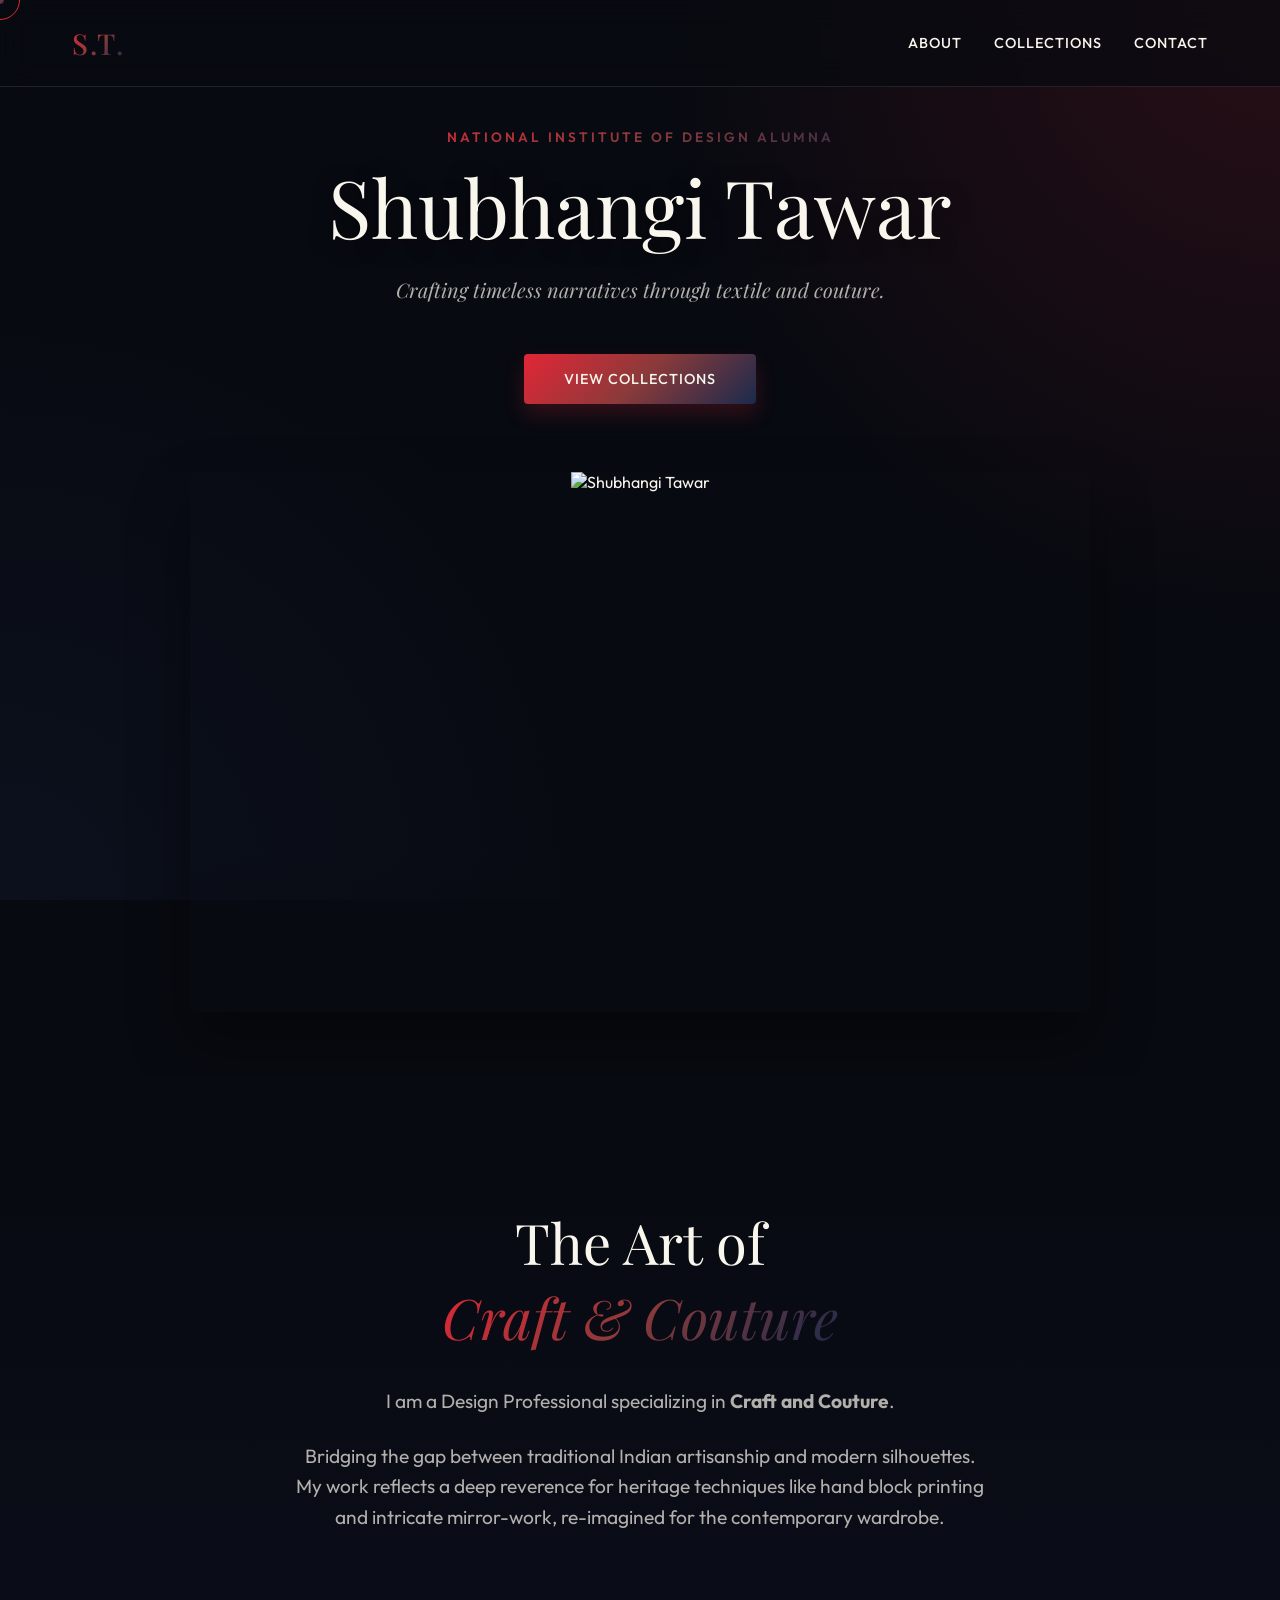
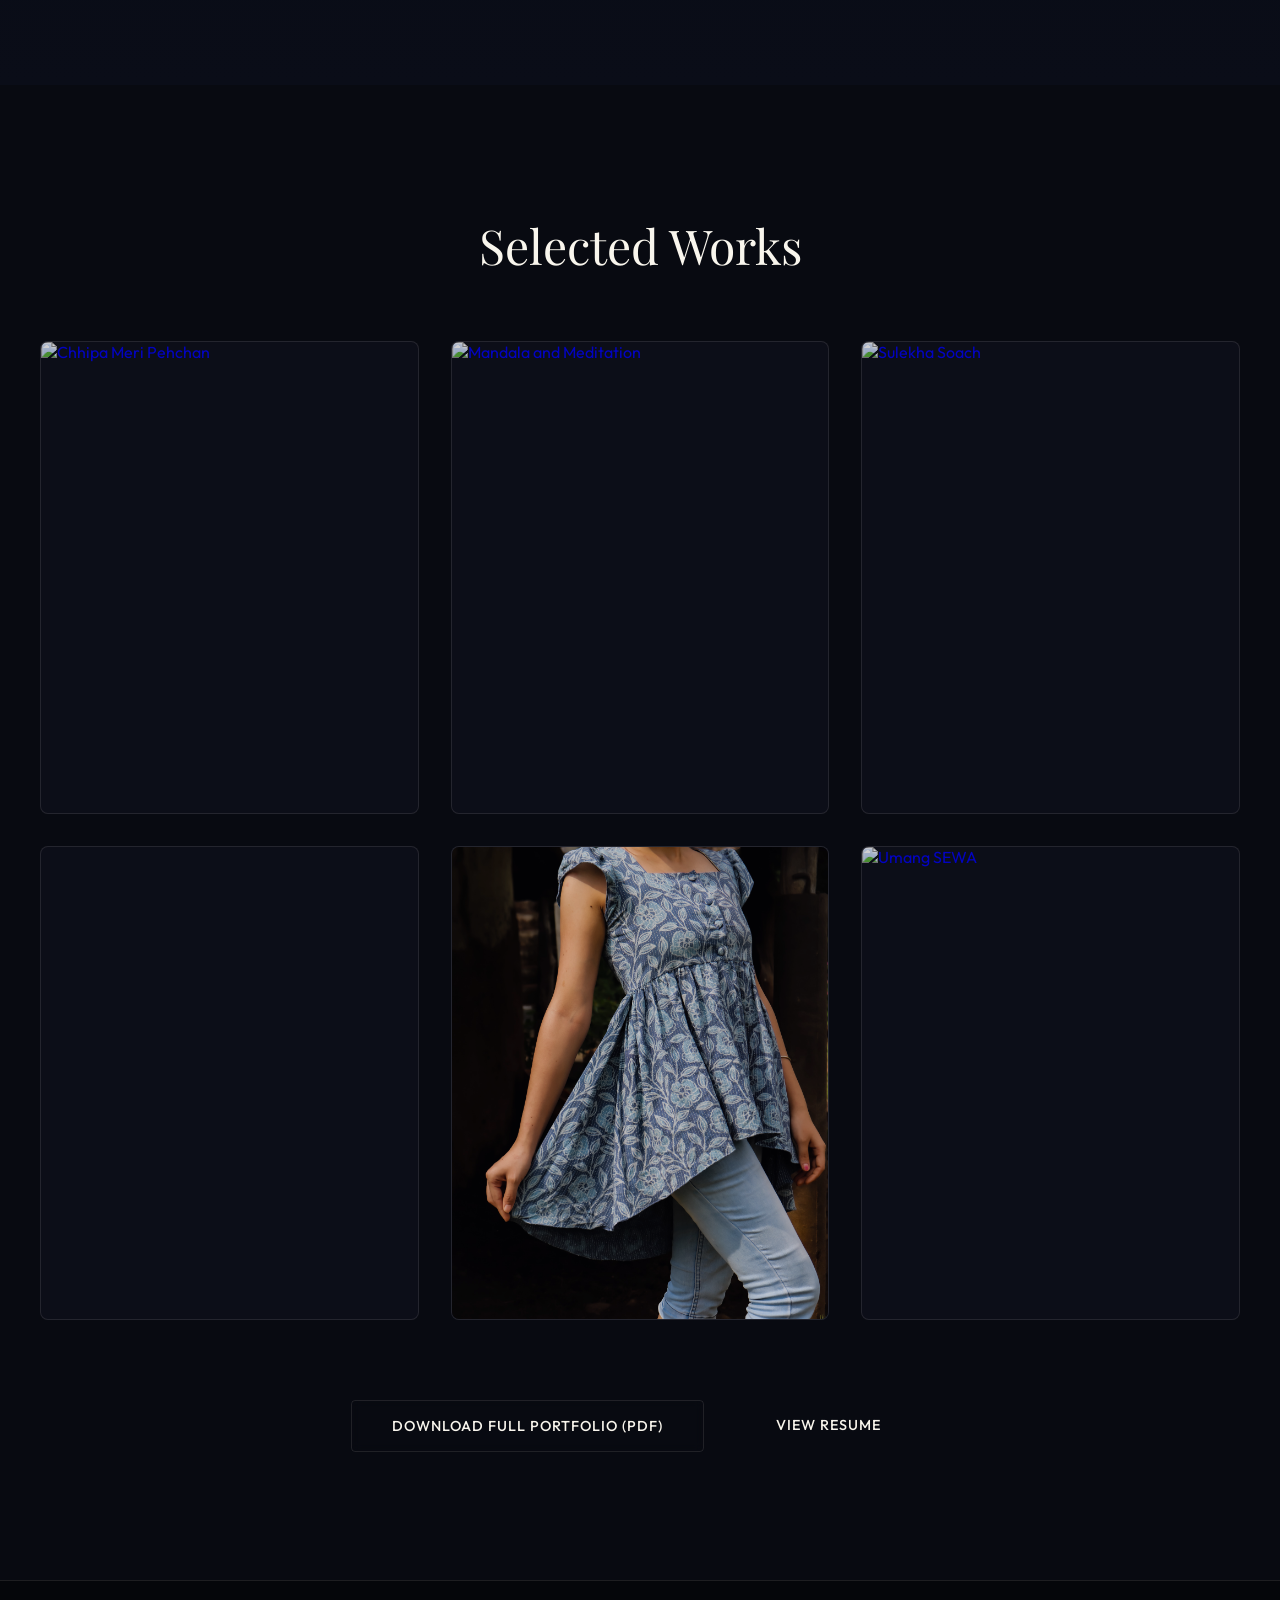
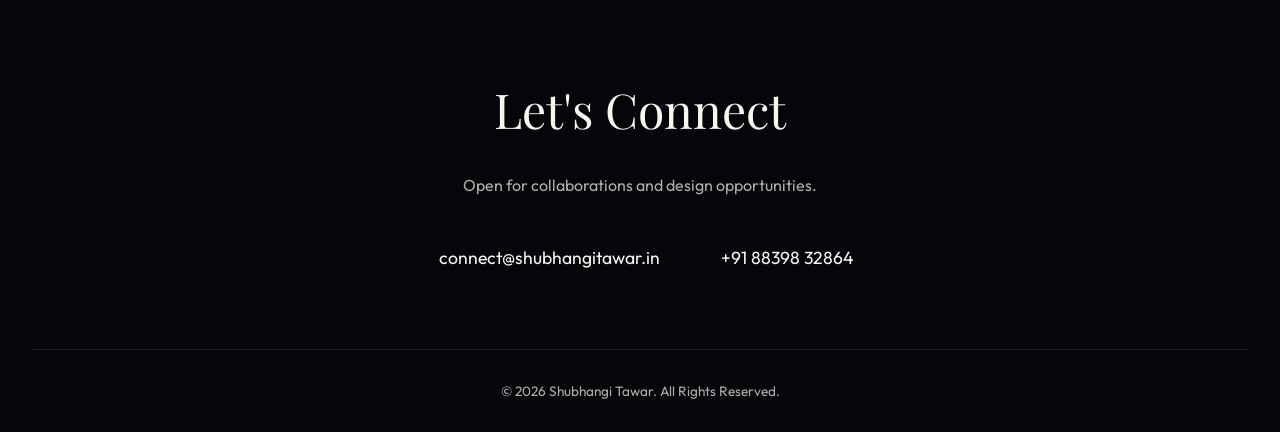
==== index.html @ 611f7053 "Add files via upload" ====
<!DOCTYPE html>
<html lang="en">
<head>
    <meta charset="UTF-8">
    <meta name="viewport" content="width=device-width, initial-scale=1.0">
    <title>Shubhangi Tawar | Craft & Couture</title>
    
    <!-- Premium Google Fonts -->
    <link rel="preconnect" href="https://fonts.googleapis.com">
    <link rel="preconnect" href="https://fonts.gstatic.com" crossorigin>
    <link href="https://fonts.googleapis.com/css2?family=Outfit:wght@300;400;500&family=Playfair+Display:ital,wght@0,400;0,500;0,600;1,400;1,500&display=swap" rel="stylesheet">
    
    <!-- Icons -->
    <link href="https://cdn.jsdelivr.net/npm/remixicon@3.5.0/fonts/remixicon.css" rel="stylesheet">
    
    <!-- Styles -->
    <link rel="stylesheet" href="style.css">
</head>
<body>

    <div class="cursor-dot" data-cursor-dot></div>
    <div class="cursor-outline" data-cursor-outline></div>

    <nav class="navbar">
        <div class="nav-container">
            <a href="#" class="logo">S.T.</a>
            <div class="nav-links">
                <a href="#about" class="nav-link">About</a>
                <a href="#collections" class="nav-link">Collections</a>
                <a href="#contact" class="nav-link">Contact</a>
            </div>
        </div>
    </nav>

    <header class="hero">
        <div class="hero-content">
            <span class="eyebrow reveal-up">National Institute of Design Alumna</span>
            <h1 class="hero-title reveal-up" style="transition-delay: 0.1s;">Shubhangi Tawar</h1>
            <p class="hero-subtitle reveal-up" style="transition-delay: 0.2s;">Crafting timeless narratives through textile and couture.</p>
            <div class="hero-cta reveal-up" style="transition-delay: 0.3s;">
                <a href="#collections" class="btn btn-primary">View Collections</a>
            </div>
        </div>
        <div class="hero-image-wrapper reveal-up" style="transition-delay: 0.4s;">
            <img src="profile.jpg" alt="Shubhangi Tawar" class="hero-image">
        </div>
    </header>

    <section id="about" class="about">
        <div class="about-container">
            <div class="about-text reveal-up">
                <h2 class="section-title">The Art of <br><em>Craft & Couture</em></h2>
                <div class="about-description">
                    <p>I am a Design Professional specializing in <strong>Craft and Couture</strong>.</p>
                    <p>Bridging the gap between traditional Indian artisanship and modern silhouettes. My work reflects a deep reverence for heritage techniques like hand block printing and intricate mirror-work, re-imagined for the contemporary wardrobe.</p>
                </div>
            </div>
        </div>
    </section>

    <section id="collections" class="collections">
        <div class="container">
            <h2 class="section-title text-center reveal-up">Selected Works</h2>
            
            <div class="masonry-grid">
                
                <a href="#" class="grid-item reveal-up">
                    <div class="image-wrapper">
                        <img src="images/chhipa.jpg" alt="Chhipa Meri Pehchan">
                    </div>
                    <div class="item-overlay">
                        <h3>Chhipa Meri Pehchan</h3>
                        <span>Hand block printed saree collection</span>
                    </div>
                </a>

                <a href="#" class="grid-item reveal-up">
                    <div class="image-wrapper">
                        <img src="images/mandala.jpg" alt="Mandala and Meditation">
                    </div>
                    <div class="item-overlay">
                        <h3>Mandala & Meditation</h3>
                        <span>Symmetry & meditative practices</span>
                    </div>
                </a>

                <a href="images/lookbook.pdf" target="_blank" class="grid-item reveal-up">
                    <div class="image-wrapper">
                        <img src="images/sulekha.jpg" alt="Sulekha Soach">
                    </div>
                    <div class="item-overlay">
                        <h3>Sulekha Soach</h3>
                        <span>Conceptual lookbook (View PDF)</span>
                    </div>
                </a>

                <div class="grid-item reveal-up">
                    <div class="image-wrapper">
                        <video src="IMG_3874.MOV" autoplay loop muted playsinline></video>
                    </div>
                    <div class="item-overlay">
                        <h3>Kalakriti Kutch</h3>
                        <span style="margin-bottom: 1rem;">Kala-Raksha documentation</span>
                        <div style="display: flex; gap: 0.5rem; width: 100%;">
                            <a href="page1-150.pdf" target="_blank" class="btn btn-primary" style="padding: 0.6rem; font-size: 0.75rem; flex: 1; text-align: center;">Part 1</a>
                            <a href="page151-235.pdf" target="_blank" class="btn btn-primary" style="padding: 0.6rem; font-size: 0.75rem; flex: 1; text-align: center;">Part 2</a>
                        </div>
                    </div>
                </div>

                <a href="vilay.html" target="_blank" class="grid-item reveal-up">
                    <div class="image-wrapper">
                        <img src="vilay_cover.jpg" alt="Vilay">
                    </div>
                    <div class="item-overlay">
                        <h3>Vilay</h3>
                        <span>Fusion of Indian prints & western style (View Document)</span>
                    </div>
                </a>

                <a href="umang-sewa.html" target="_blank" class="grid-item reveal-up">
                    <div class="image-wrapper">
                        <img src="images/umang_new.png" alt="Umang SEWA">
                    </div>
                    <div class="item-overlay">
                        <h3>Umang SEWA</h3>
                        <span>Empowering communities (View Document)</span>
                    </div>
                </a>

            </div>

            <div class="resume-section reveal-up">
                <a href="https://shubhangitawar.in/files/Portfolio.pdf" target="_blank" class="btn btn-outline">Download Full Portfolio (PDF)</a>
                <a href="https://shubhangitawar.in/files/Shubhangitawar_NID_grassroot_resume_compressed.pdf" target="_blank" class="btn btn-text">View Resume <i class="ri-arrow-right-line"></i></a>
            </div>
        </div>
    </section>

    <footer id="contact" class="footer">
        <div class="footer-content reveal-up">
            <h2 class="section-title">Let's Connect</h2>
            <p class="footer-subtitle">Open for collaborations and design opportunities.</p>
            
            <div class="contact-methods">
                <a href="mailto:connect@shubhangitawar.in" class="contact-link">
                    <i class="ri-mail-send-line"></i> connect@shubhangitawar.in
                </a>
                <a href="tel:+918839832864" class="contact-link">
                    <i class="ri-phone-line"></i> +91 88398 32864
                </a>
            </div>
            
            <div class="copyright">
                &copy; <span id="year"></span> Shubhangi Tawar. All Rights Reserved.
            </div>
        </div>
    </footer>

    <script src="script.js"></script>
</body>
</html>
---- style.css ----
:root {
    /* Khari/Kalaraksha Dark Premium Palette */
    --bg-base: #080A11; /* Deepest Indigo almost black */
    --bg-surface: rgba(15, 18, 30, 0.6); /* Translucent indigo surface */
    
    --text-primary: #F9F6ED; /* Cream */
    --text-secondary: rgba(249, 246, 237, 0.7); /* Muted Cream */
    
    --accent-alizarin: #E32636; /* Bright deep red */
    --accent-mud: #8B3A3A; /* Earthy red */
    --accent-indigo: #1A2A4D; /* Deep blue highlight */
    
    --border-color: rgba(249, 246, 237, 0.1);
    
    /* Gradients */
    --gradient-premium: linear-gradient(135deg, var(--accent-alizarin) 0%, var(--accent-mud) 50%, var(--accent-indigo) 100%);
    --gradient-glow: radial-gradient(circle at top right, rgba(227, 38, 54, 0.15), transparent 40%),
                     radial-gradient(circle at bottom left, rgba(26, 42, 77, 0.2), transparent 40%);

    --font-heading: 'Playfair Display', serif;
    --font-body: 'Outfit', sans-serif;
}

* {
    margin: 0;
    padding: 0;
    box-sizing: border-box;
}

html {
    scroll-behavior: smooth;
    background-color: var(--bg-base);
    color: var(--text-primary);
    font-family: var(--font-body);
}

body {
    overflow-x: hidden;
    background-image: var(--gradient-glow);
    background-attachment: fixed;
}

/* Custom Cursor */
.cursor-dot {
    width: 8px;
    height: 8px;
    background: var(--gradient-premium);
}
.cursor-outline {
    width: 40px;
    height: 40px;
    border: 1px solid var(--accent-alizarin);
}
.cursor-dot, .cursor-outline {
    position: fixed;
    top: 0;
    left: 0;
    transform: translate(-50%, -50%);
    border-radius: 50%;
    z-index: 9999;
    pointer-events: none;
    transition: width 0.2s, height 0.2s, background-color 0.2s, border-color 0.2s;
}

/* Typography */
h1, h2, h3 {
    font-family: var(--font-heading);
    font-weight: 400;
}

p {
    line-height: 1.6;
    color: var(--text-secondary);
}

.section-title {
    font-size: 3rem;
    margin-bottom: 2rem;
    color: var(--text-primary);
}

.text-center { text-align: center; }

/* Navbar */
.navbar {
    position: fixed;
    top: 0;
    width: 100%;
    padding: 1.5rem 0;
    z-index: 1000;
    background: rgba(8, 10, 17, 0.7);
    backdrop-filter: blur(15px);
    border-bottom: 1px solid var(--border-color);
    transition: padding 0.3s ease;
}

.nav-container {
    max-width: 1200px;
    margin: 0 auto;
    padding: 0 2rem;
    display: flex;
    justify-content: space-between;
    align-items: center;
}

.logo {
    font-family: var(--font-heading);
    font-size: 1.8rem;
    font-weight: 500;
    text-decoration: none;
    background: var(--gradient-premium);
    -webkit-background-clip: text;
    -webkit-text-fill-color: transparent;
    letter-spacing: 2px;
}

.nav-links {
    display: flex;
    gap: 2rem;
}

.nav-link {
    text-decoration: none;
    color: var(--text-primary);
    font-size: 0.9rem;
    font-weight: 500;
    text-transform: uppercase;
    letter-spacing: 1px;
    position: relative;
    transition: color 0.3s ease;
}

.nav-link::after {
    content: '';
    position: absolute;
    width: 0;
    height: 1px;
    bottom: -4px;
    left: 0;
    background: var(--gradient-premium);
    transition: width 0.3s ease;
}

.nav-link:hover::after {
    width: 100%;
}

.nav-link:hover {
    color: var(--accent-alizarin);
}

/* Hero Section */
.hero {
    min-height: 100vh;
    display: flex;
    flex-direction: column;
    justify-content: center;
    align-items: center;
    padding: 8rem 2rem 4rem;
    text-align: center;
    position: relative;
    overflow: hidden;
}

.eyebrow {
    font-size: 0.85rem;
    text-transform: uppercase;
    letter-spacing: 3px;
    background: var(--gradient-premium);
    -webkit-background-clip: text;
    -webkit-text-fill-color: transparent;
    display: block;
    margin-bottom: 1rem;
    font-weight: 600;
}

.hero-title {
    font-size: 5rem;
    line-height: 1.1;
    margin-bottom: 1.5rem;
    text-shadow: 0 4px 20px rgba(0,0,0,0.5);
}

.hero-subtitle {
    font-size: 1.25rem;
    max-width: 600px;
    margin: 0 auto 3rem;
    font-family: var(--font-heading);
    font-style: italic;
    color: var(--text-secondary);
}

.hero-image-wrapper {
    margin-top: 4rem;
    width: 100%;
    max-width: 900px;
    height: 60vh;
    overflow: hidden;
    border-radius: 8px;
    box-shadow: 0 30px 60px rgba(0,0,0,0.4);
    position: relative;
}

.hero-image-wrapper::after {
    content: '';
    position: absolute;
    inset: 0;
    background: linear-gradient(to top, var(--bg-base) 0%, transparent 30%);
    pointer-events: none;
}

.hero-image {
    width: 100%;
    height: 100%;
    object-fit: cover;
    object-position: center 30%;
    transition: transform 0.8s ease;
}

.hero-image-wrapper:hover .hero-image {
    transform: scale(1.05);
}

/* Buttons */
.btn {
    display: inline-block;
    padding: 1rem 2.5rem;
    text-decoration: none;
    font-weight: 500;
    text-transform: uppercase;
    letter-spacing: 1px;
    font-size: 0.9rem;
    border-radius: 4px;
    transition: all 0.3s ease;
    position: relative;
    overflow: hidden;
    z-index: 1;
}

.btn-primary {
    background: var(--gradient-premium);
    color: var(--text-primary);
    border: none;
    box-shadow: 0 10px 20px rgba(227, 38, 54, 0.2);
}

.btn-primary::before {
    content: '';
    position: absolute;
    top: 0; right: 0; bottom: 0; left: 0;
    background: linear-gradient(135deg, var(--accent-indigo) 0%, var(--accent-mud) 50%, var(--accent-alizarin) 100%);
    z-index: -1;
    transition: opacity 0.4s ease;
    opacity: 0;
}

.btn-primary:hover::before {
    opacity: 1;
}

.btn-primary:hover {
    box-shadow: 0 15px 30px rgba(227, 38, 54, 0.4);
    transform: translateY(-2px);
}

.btn-outline {
    background-color: transparent;
    color: var(--text-primary);
    border: 1px solid var(--border-color);
    backdrop-filter: blur(5px);
}

.btn-outline:hover {
    border-color: var(--accent-alizarin);
    background-color: rgba(227, 38, 54, 0.05);
}

.btn-text {
    display: inline-flex;
    align-items: center;
    gap: 0.5rem;
    color: var(--text-primary);
    text-decoration: none;
    font-weight: 500;
    border-bottom: 1px solid transparent;
    transition: all 0.3s ease;
}
.btn-text:hover {
    color: var(--accent-alizarin);
    gap: 0.8rem;
}

/* About Section */
.about {
    padding: 8rem 2rem;
    background: linear-gradient(to bottom, var(--bg-base), #0A0D18);
}

.about-container {
    max-width: 1000px;
    margin: 0 auto;
    text-align: center;
}

.about-container .section-title {
    font-size: 3.5rem;
}

.about-container .section-title em {
    background: var(--gradient-premium);
    -webkit-background-clip: text;
    -webkit-text-fill-color: transparent;
    font-style: italic;
}

.about-description {
    max-width: 700px;
    margin: 0 auto;
    font-size: 1.2rem;
}
.about-description p {
    margin-bottom: 1.5rem;
}

/* Collections Section */
.collections {
    padding: 8rem 2rem;
    position: relative;
}

.container {
    max-width: 1200px;
    margin: 0 auto;
}

.masonry-grid {
    display: grid;
    grid-template-columns: repeat(auto-fill, minmax(350px, 1fr));
    gap: 2rem;
    margin-top: 4rem;
}

.grid-item {
    position: relative;
    display: block;
    border-radius: 8px;
    overflow: hidden;
    text-decoration: none;
    aspect-ratio: 4/5;
    background-color: var(--bg-surface);
    border: 1px solid var(--border-color);
}

.grid-item .image-wrapper {
    width: 100%;
    height: 100%;
    overflow: hidden;
}

.grid-item img,
.grid-item video {
    width: 100%;
    height: 100%;
    object-fit: cover;
    transition: transform 0.8s cubic-bezier(0.25, 0.46, 0.45, 0.94);
    opacity: 0.8;
}

.grid-item:hover img,
.grid-item:hover video {
    transform: scale(1.08);
    opacity: 1;
}

.item-overlay {
    position: absolute;
    inset: 0;
    background: linear-gradient(to top, rgba(8, 10, 17, 0.9) 0%, rgba(8, 10, 17, 0.4) 40%, transparent 100%);
    display: flex;
    flex-direction: column;
    justify-content: flex-end;
    padding: 2.5rem 2rem;
    color: var(--text-primary);
    opacity: 0;
    transform: translateY(20px);
    transition: all 0.4s ease;
}

.grid-item:hover .item-overlay {
    opacity: 1;
    transform: translateY(0);
}

.item-overlay h3 {
    font-size: 1.8rem;
    margin-bottom: 0.5rem;
    background: var(--gradient-premium);
    -webkit-background-clip: text;
    -webkit-text-fill-color: transparent;
}

.item-overlay span {
    font-size: 0.9rem;
    font-family: var(--font-body);
    opacity: 0.8;
    text-transform: uppercase;
    letter-spacing: 1px;
}

.resume-section {
    margin-top: 5rem;
    display: flex;
    flex-wrap: wrap;
    gap: 2rem;
    justify-content: center;
    align-items: center;
}

/* Footer */
.footer {
    background-color: #05060A;
    color: var(--text-primary);
    padding: 6rem 2rem 2rem;
    text-align: center;
    border-top: 1px solid var(--border-color);
}

.footer-subtitle {
    color: var(--text-secondary);
    margin-bottom: 3rem;
}

.contact-methods {
    display: flex;
    justify-content: center;
    gap: 3rem;
    margin-bottom: 5rem;
    flex-wrap: wrap;
}

.contact-link {
    display: flex;
    align-items: center;
    gap: 0.8rem;
    color: var(--text-primary);
    text-decoration: none;
    font-size: 1.1rem;
    transition: all 0.3s ease;
}

.contact-link i {
    font-size: 1.5rem;
    background: var(--gradient-premium);
    -webkit-background-clip: text;
    -webkit-text-fill-color: transparent;
}

.contact-link:hover {
    color: var(--accent-alizarin);
    transform: translateY(-2px);
}

.copyright {
    border-top: 1px solid var(--border-color);
    padding-top: 2rem;
    font-size: 0.85rem;
    color: var(--text-secondary);
}

/* Animations */
.reveal-up {
    opacity: 0;
    transform: translateY(30px);
    transition: all 0.8s cubic-bezier(0.25, 0.46, 0.45, 0.94);
}

.reveal-up.active {
    opacity: 1;
    transform: translateY(0);
}

/* Media Queries */
@media (max-width: 768px) {
    .hero-title { font-size: 3.5rem; }
    .hero { padding-top: 6rem; }
    .about-container .section-title { font-size: 2.5rem; }
    .masonry-grid { grid-template-columns: 1fr; }
    .contact-methods { flex-direction: column; gap: 1.5rem; }
    
    .cursor-dot, .cursor-outline { display: none; }
}
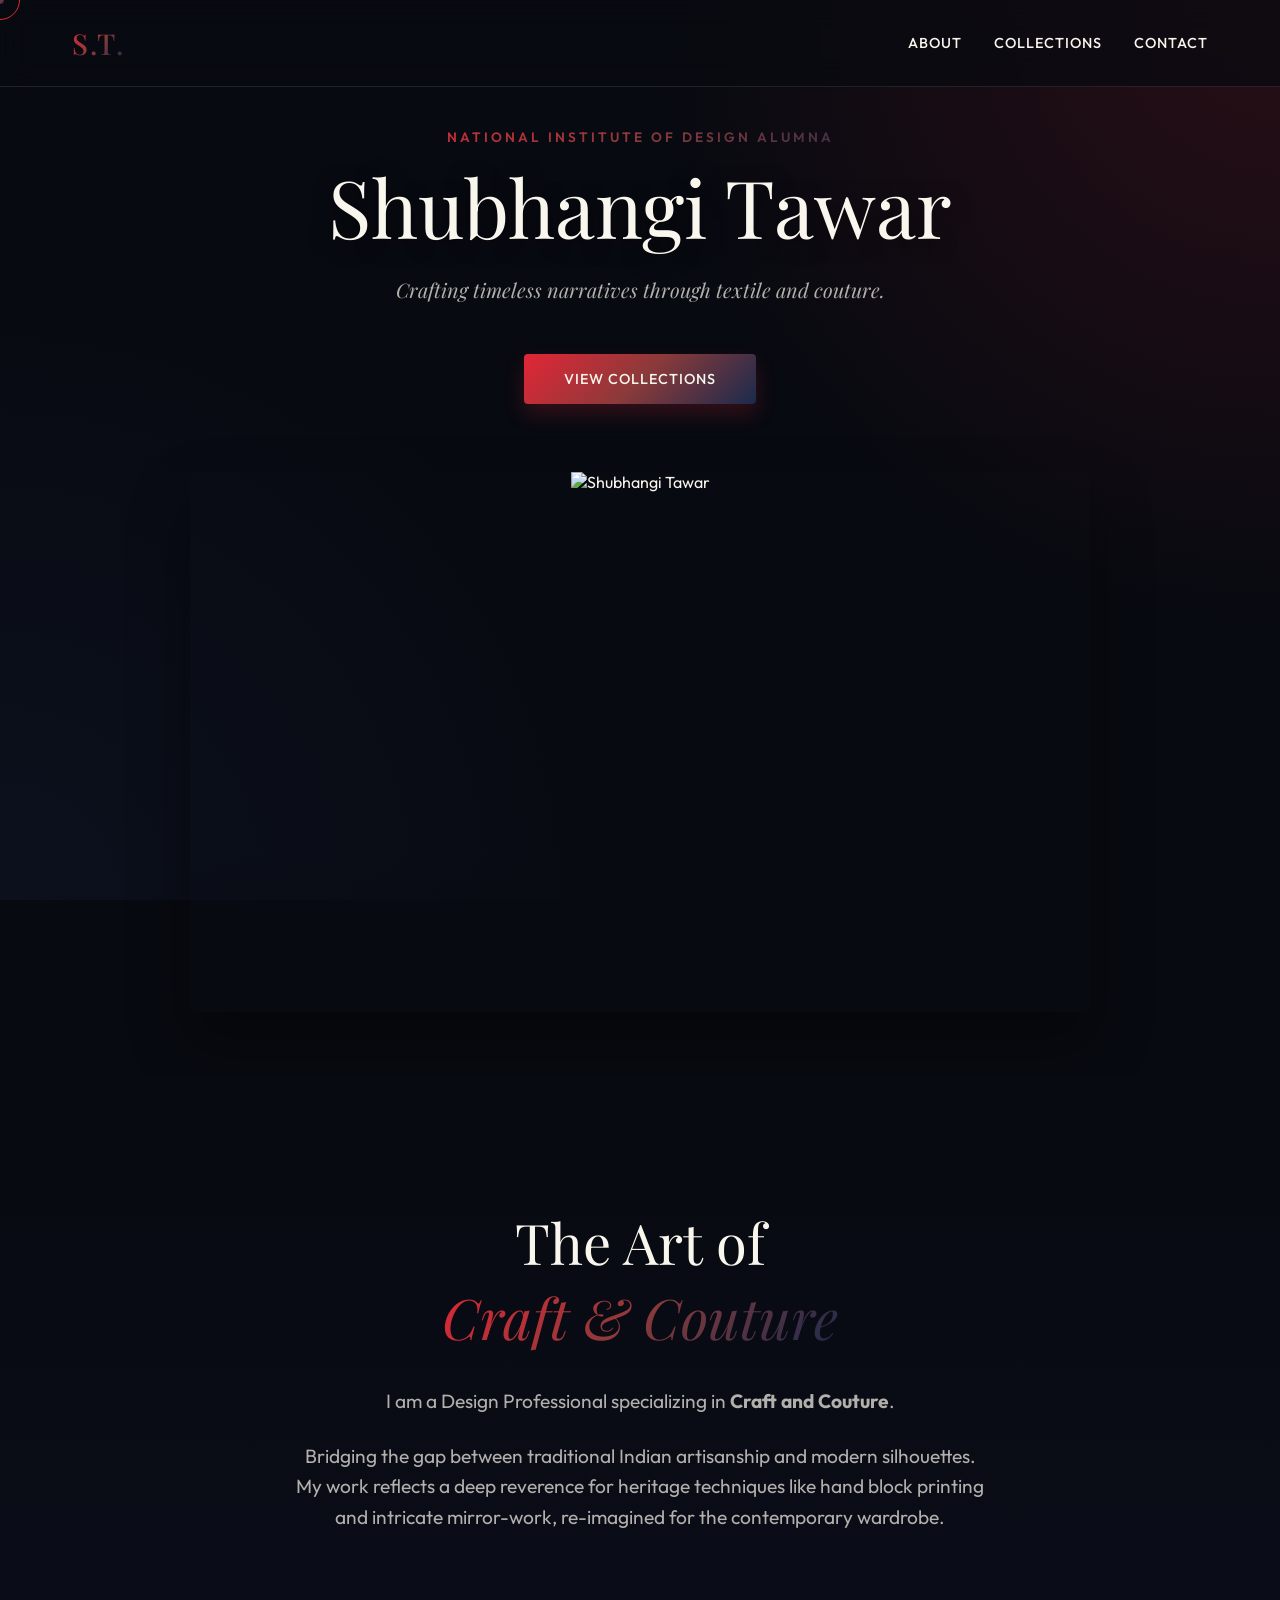
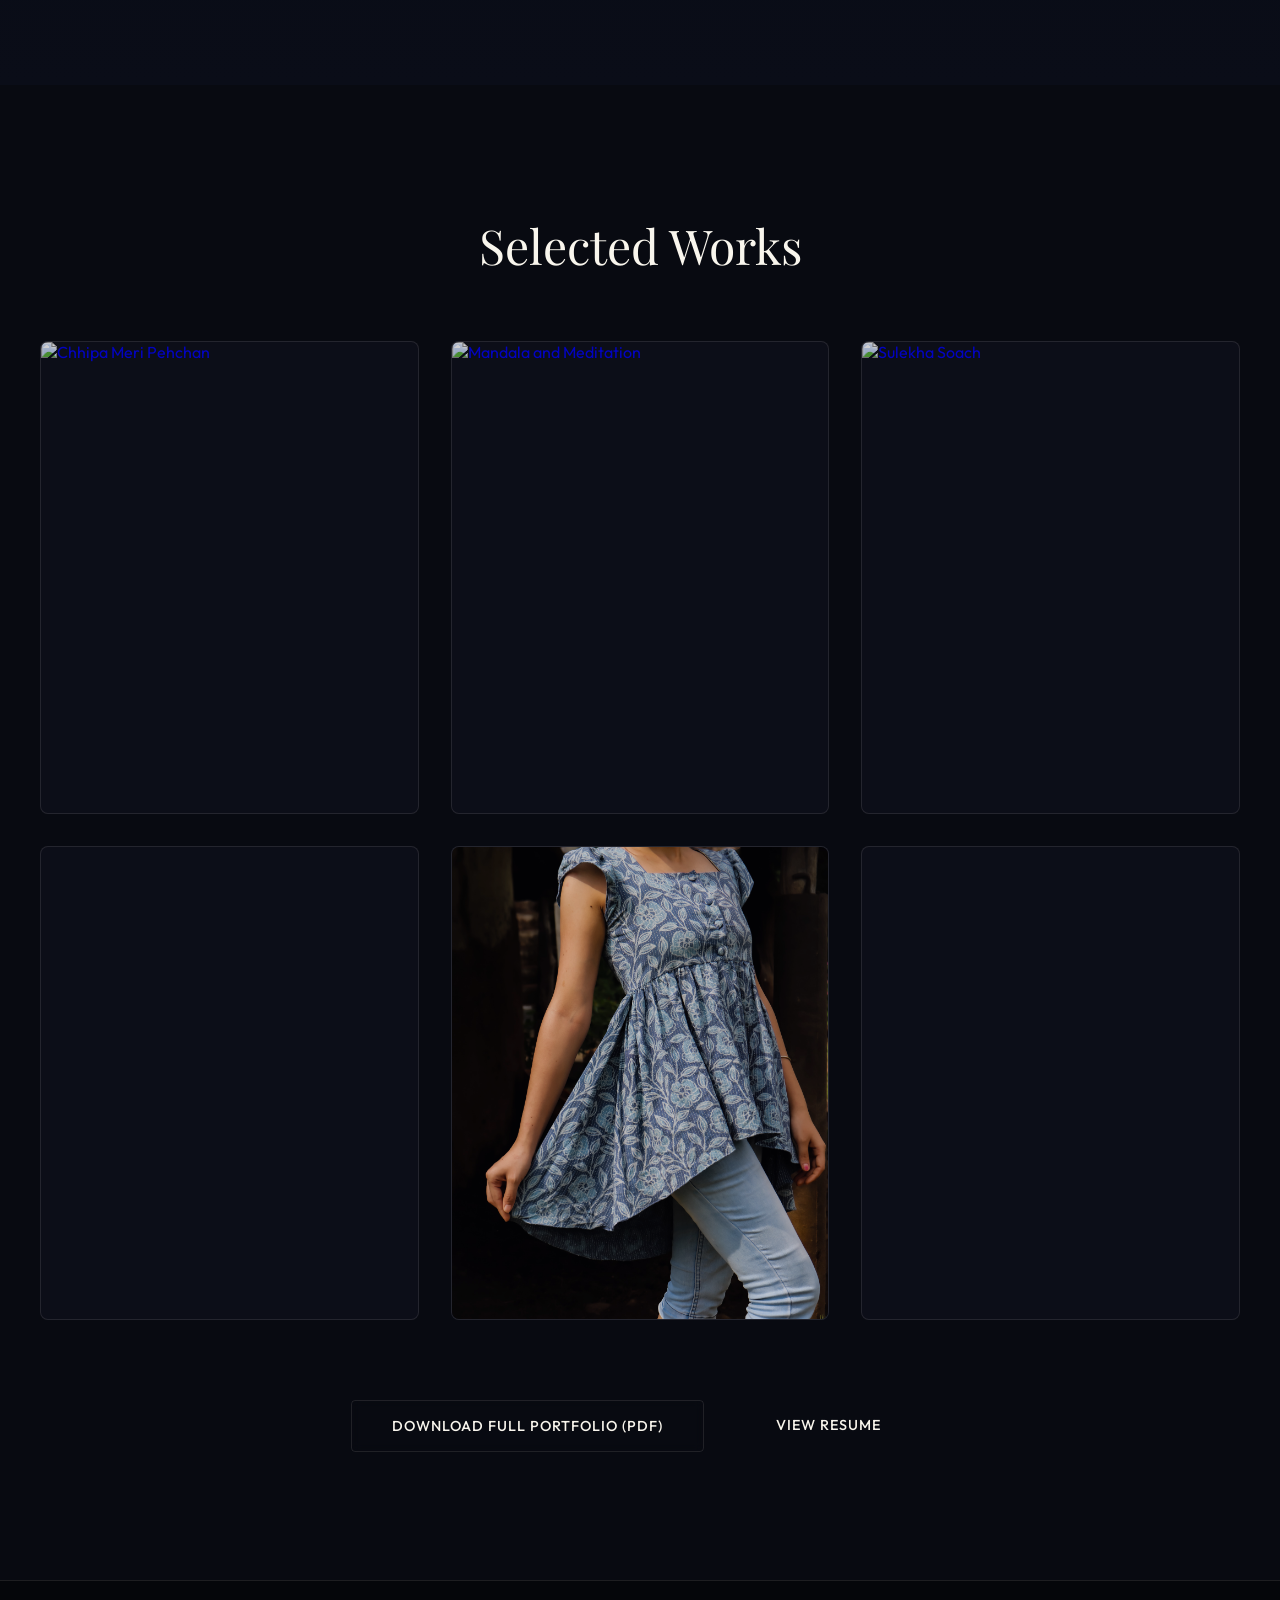
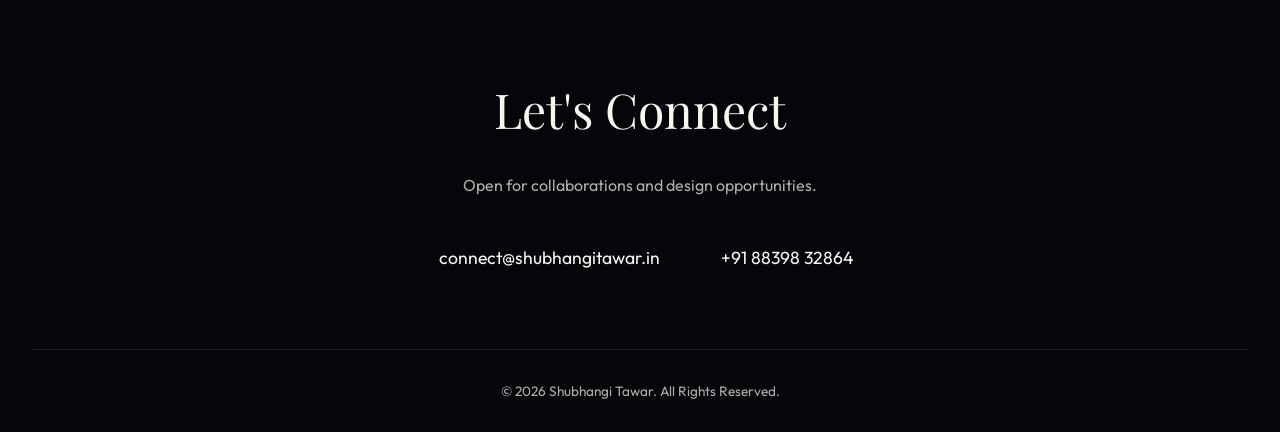
==== commit 23cd4c98: "Add files via upload" ====
--- a/index.html
+++ b/index.html
@@ -120,7 +120,7 @@
 
                 <a href="umang-sewa.html" target="_blank" class="grid-item reveal-up">
                     <div class="image-wrapper">
-                        <img src="images/umang_new.png" alt="Umang SEWA">
+                        <video src="IMG_1566.MOV" autoplay loop muted playsinline></video>
                     </div>
                     <div class="item-overlay">
                         <h3>Umang SEWA</h3>
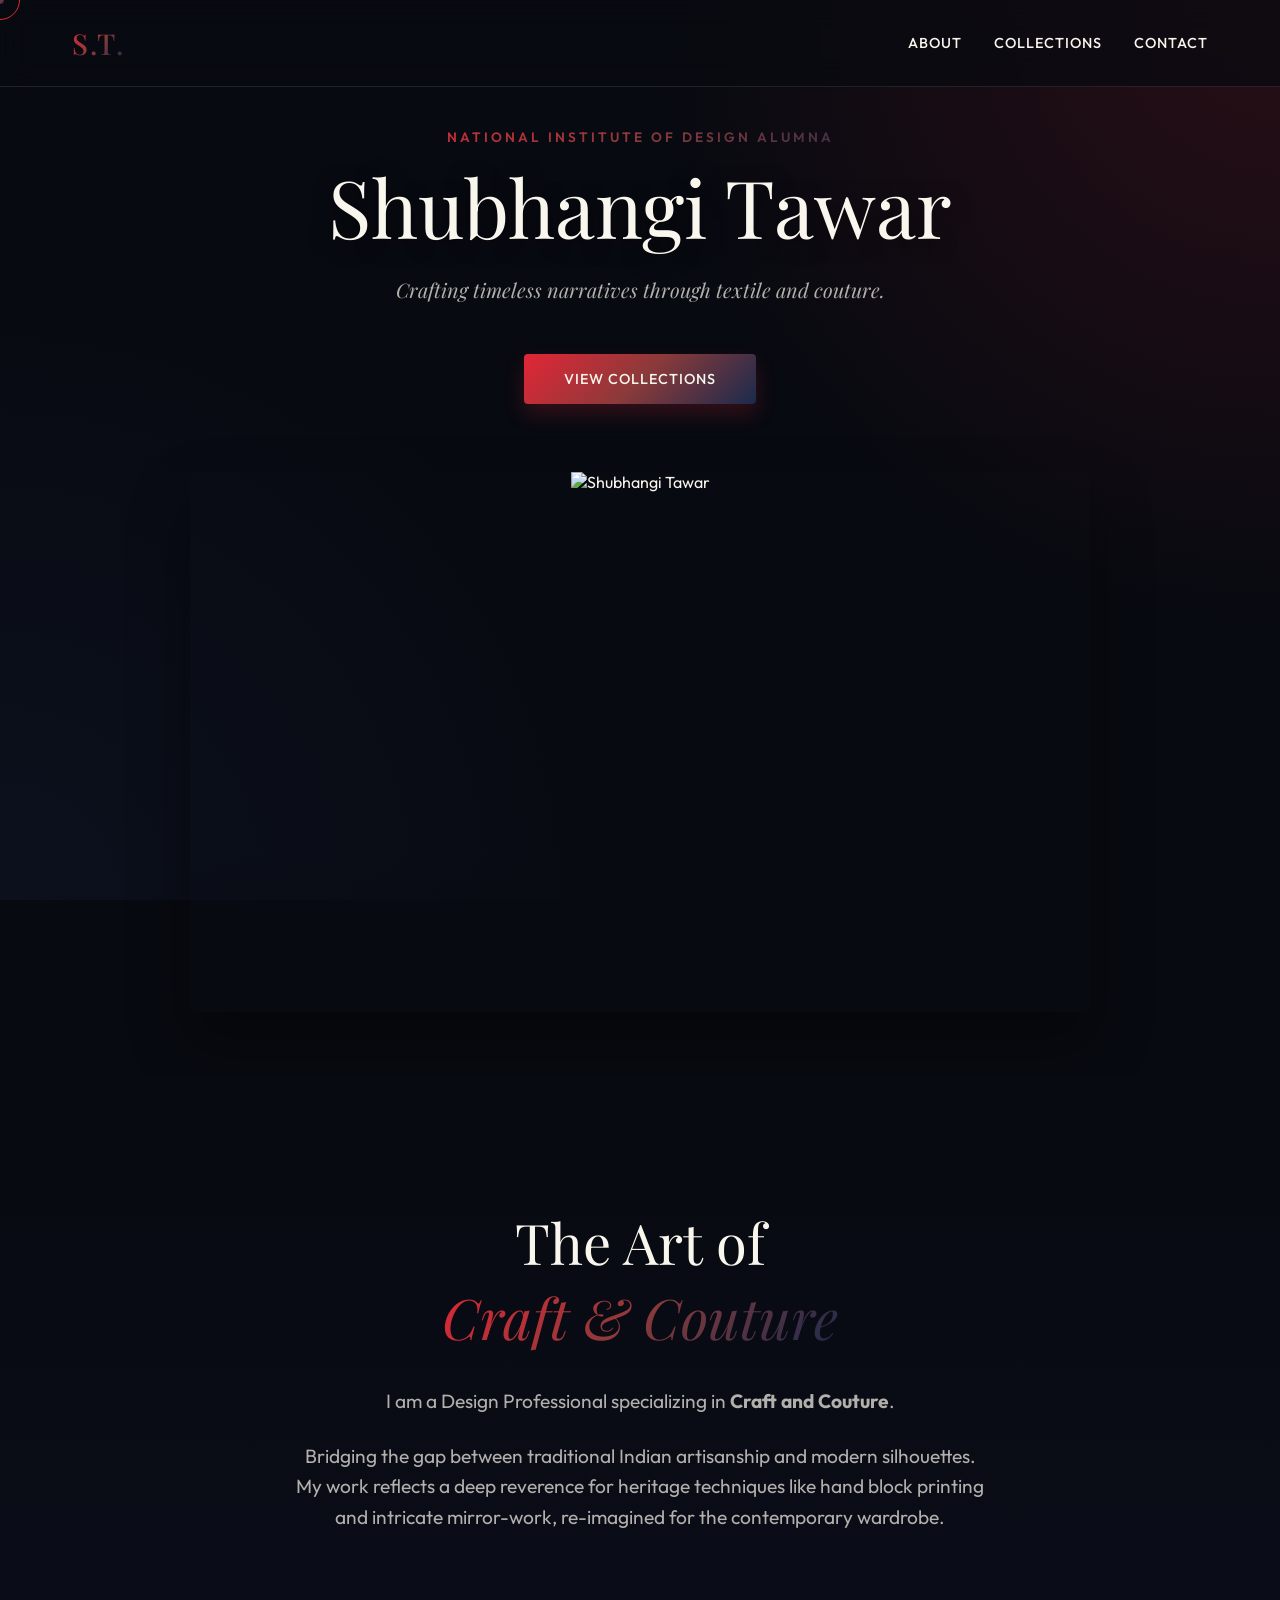
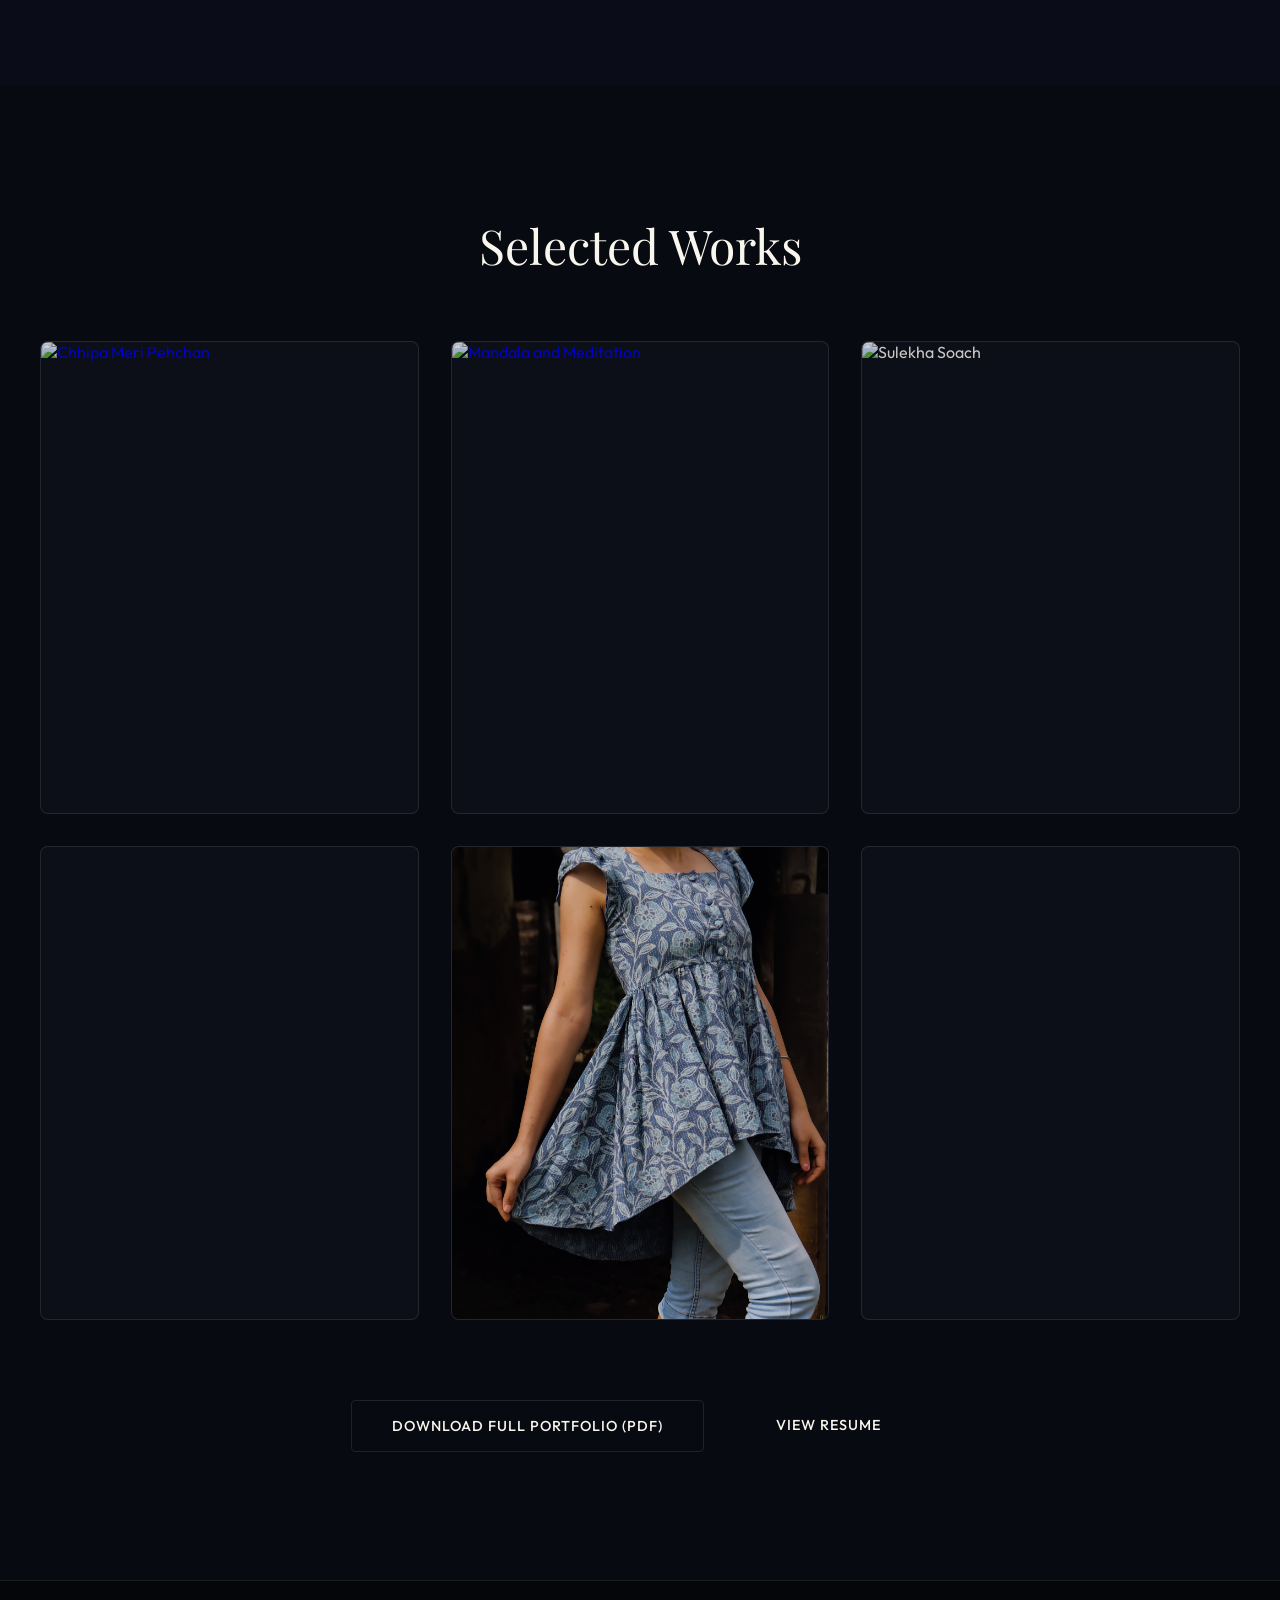
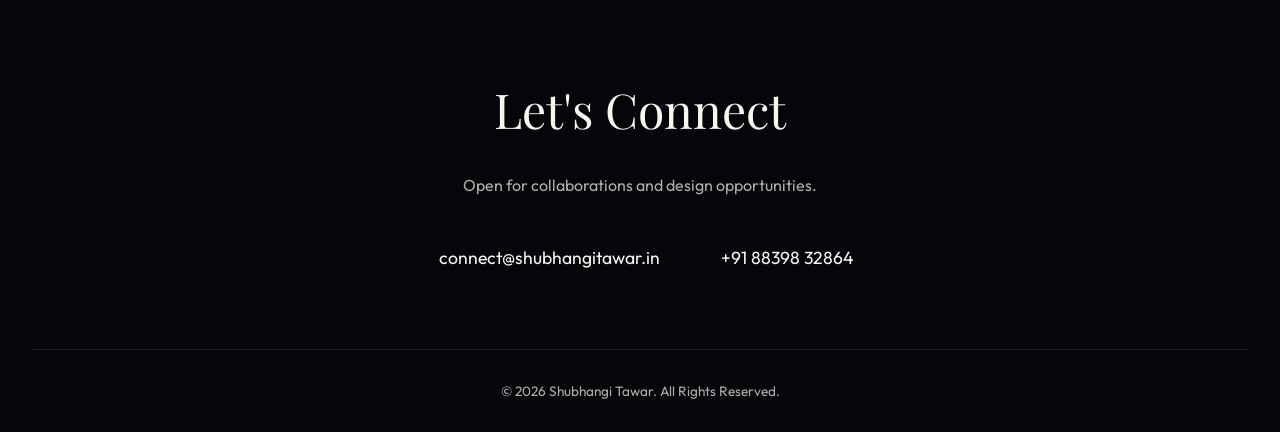
==== commit 4bc73458: "Add files via upload" ====
--- a/index.html
+++ b/index.html
@@ -84,15 +84,19 @@
                     </div>
                 </a>
 
-                <a href="images/lookbook.pdf" target="_blank" class="grid-item reveal-up">
+                <div class="grid-item reveal-up">
                     <div class="image-wrapper">
-                        <img src="images/sulekha.jpg" alt="Sulekha Soach">
+                        <img src="sulekha_cover_new.jpg" alt="Sulekha Soach">
                     </div>
                     <div class="item-overlay">
                         <h3>Sulekha Soach</h3>
-                        <span>Conceptual lookbook (View PDF)</span>
+                        <span style="margin-bottom: 1rem;">Conceptual lookbook</span>
+                        <div style="display: flex; gap: 0.5rem; width: 100%;">
+                            <a href="sulekha_design.pdf" target="_blank" class="btn btn-primary" style="padding: 0.6rem; font-size: 0.75rem; flex: 1; text-align: center;">Design Doc</a>
+                            <a href="sulekha_soach.pdf" target="_blank" class="btn btn-primary" style="padding: 0.6rem; font-size: 0.75rem; flex: 1; text-align: center;">Lookbook</a>
+                        </div>
                     </div>
-                </a>
+                </div>
 
                 <div class="grid-item reveal-up">
                     <div class="image-wrapper">
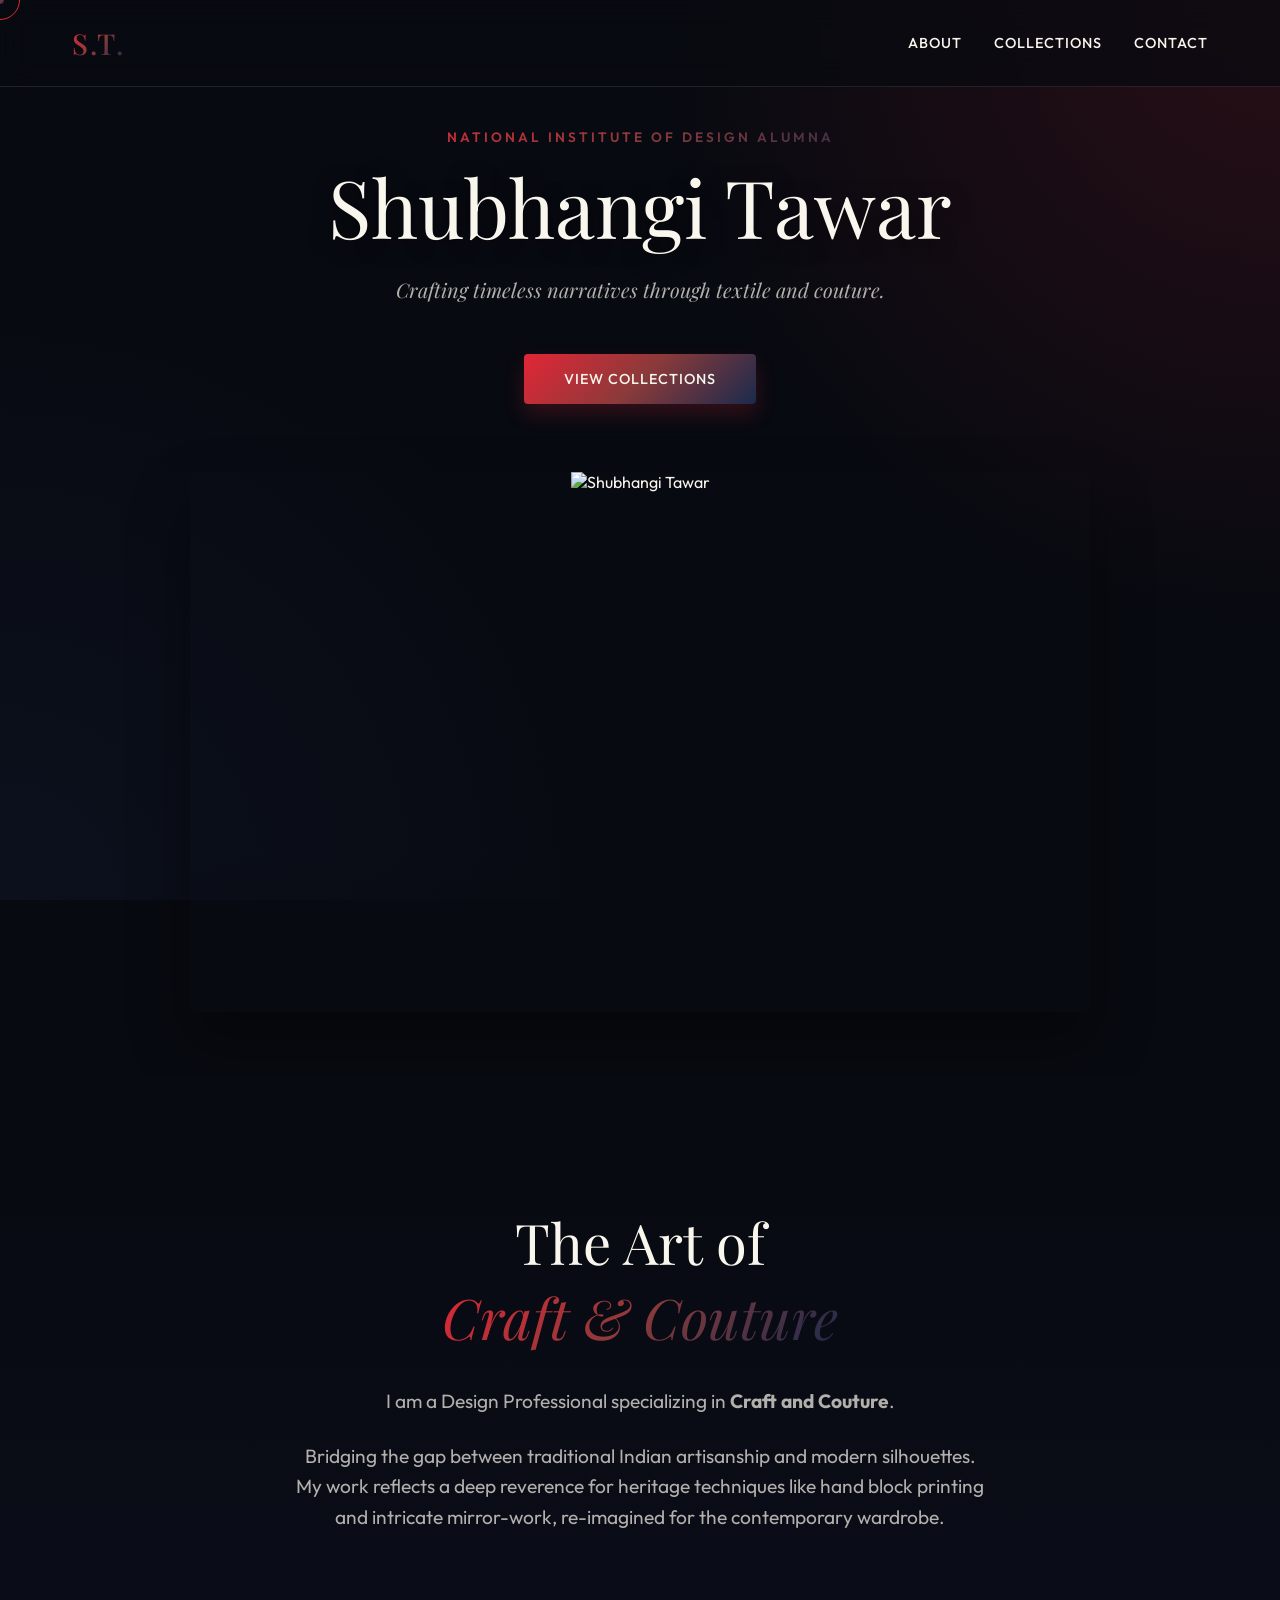
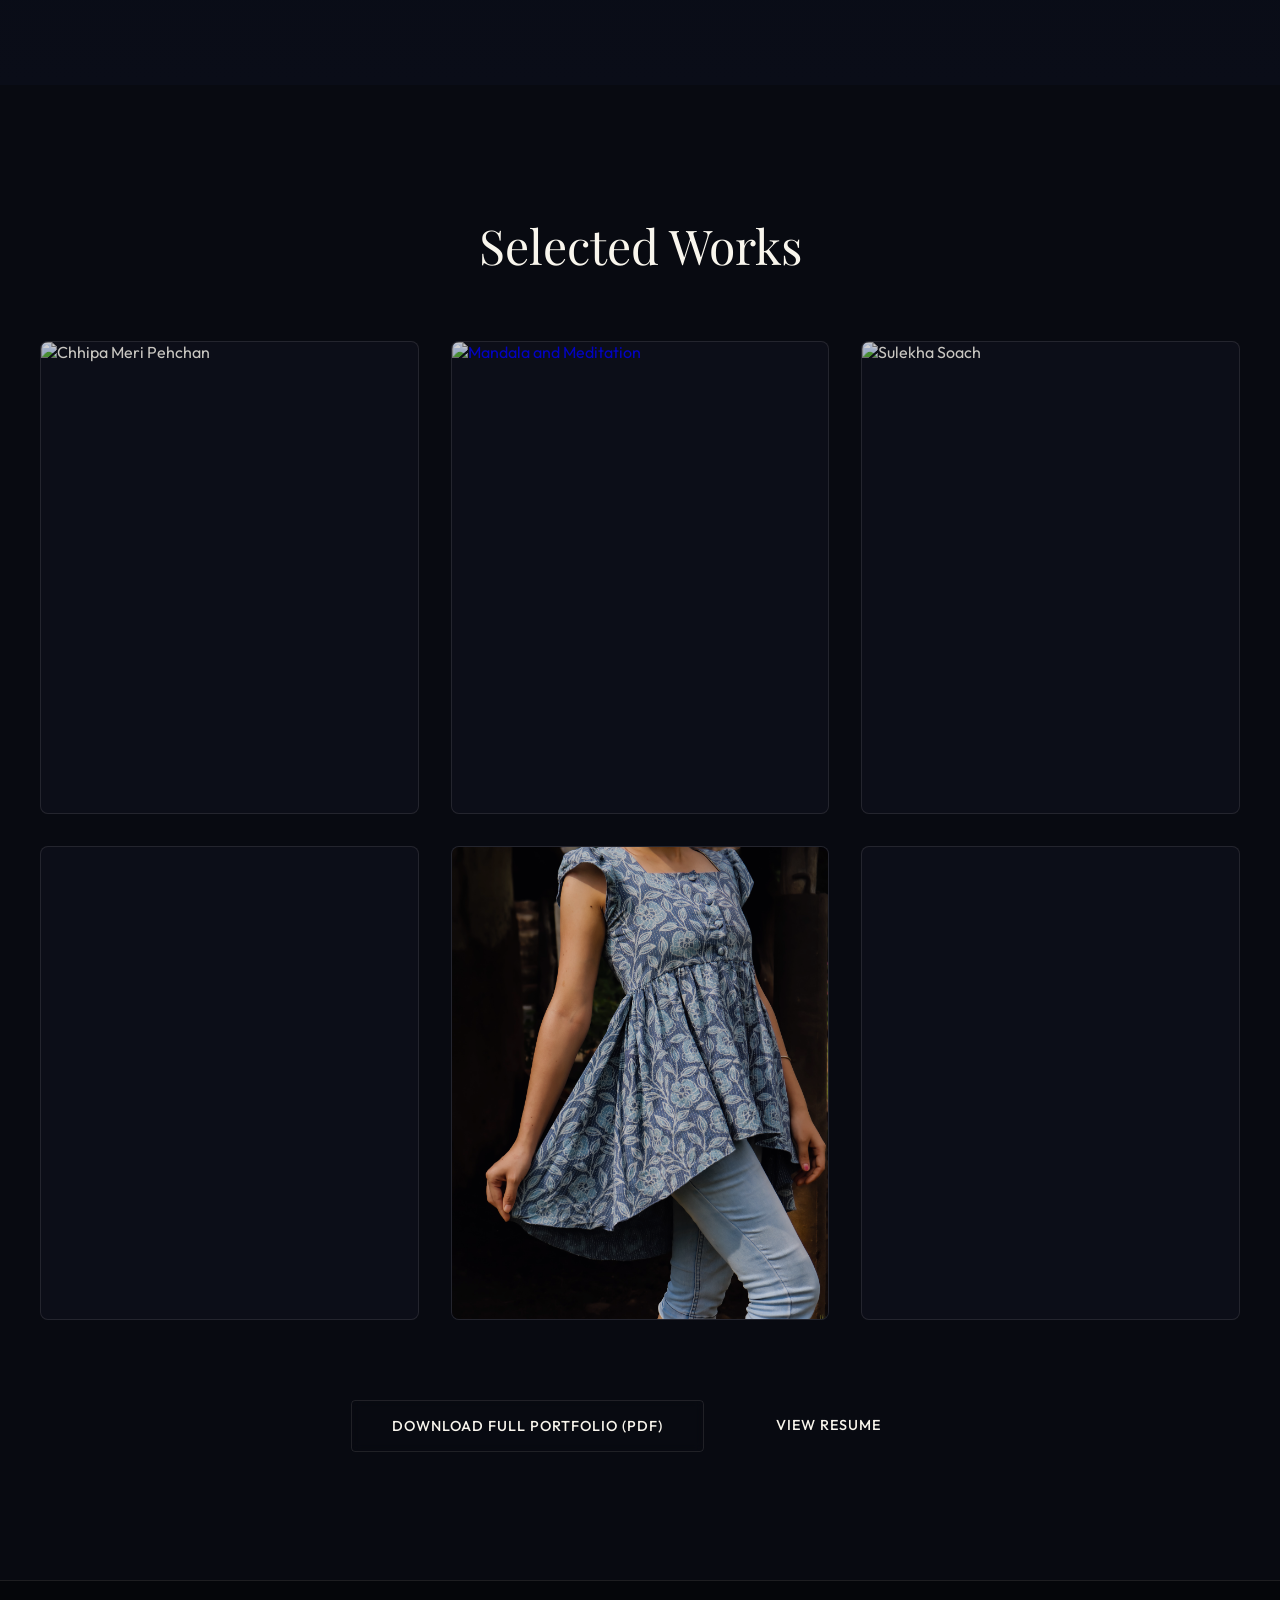
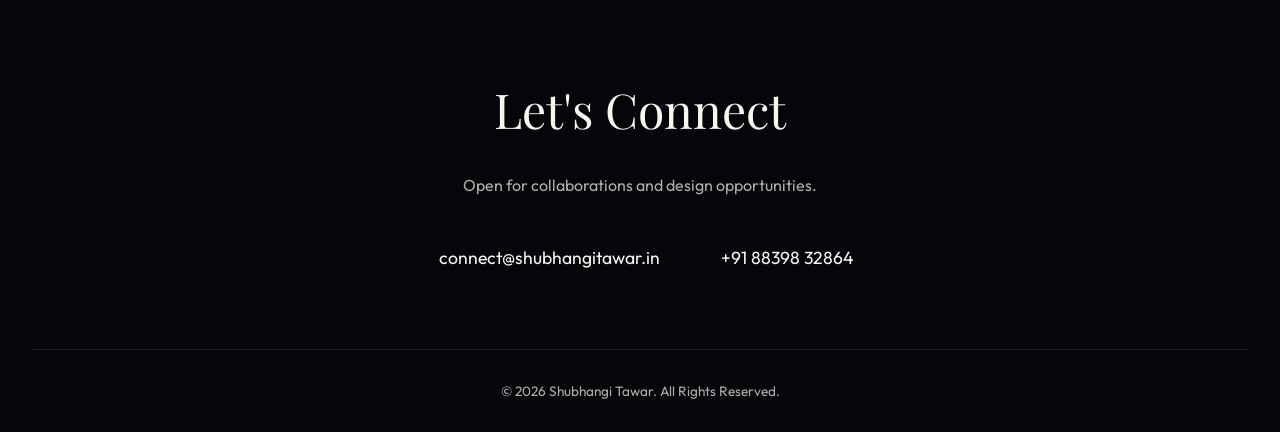
==== commit 13334760: "Add files via upload" ====
--- a/index.html
+++ b/index.html
@@ -64,15 +64,19 @@
             
             <div class="masonry-grid">
                 
-                <a href="#" class="grid-item reveal-up">
+                <div class="grid-item reveal-up">
                     <div class="image-wrapper">
                         <img src="images/chhipa.jpg" alt="Chhipa Meri Pehchan">
                     </div>
                     <div class="item-overlay">
                         <h3>Chhipa Meri Pehchan</h3>
-                        <span>Hand block printed saree collection</span>
+                        <span style="margin-bottom: 1rem;">Hand block printed saree collection</span>
+                        <div style="display: flex; gap: 0.5rem; width: 100%;">
+                            <a href="chhipa-lookbook.html" target="_blank" class="btn btn-primary" style="padding: 0.6rem; font-size: 0.75rem; flex: 1; text-align: center;">Lookbook</a>
+                            <a href="chhipa-research.html" target="_blank" class="btn btn-primary" style="padding: 0.6rem; font-size: 0.75rem; flex: 1; text-align: center;">Research</a>
+                        </div>
                     </div>
-                </a>
+                </div>
 
                 <a href="#" class="grid-item reveal-up">
                     <div class="image-wrapper">
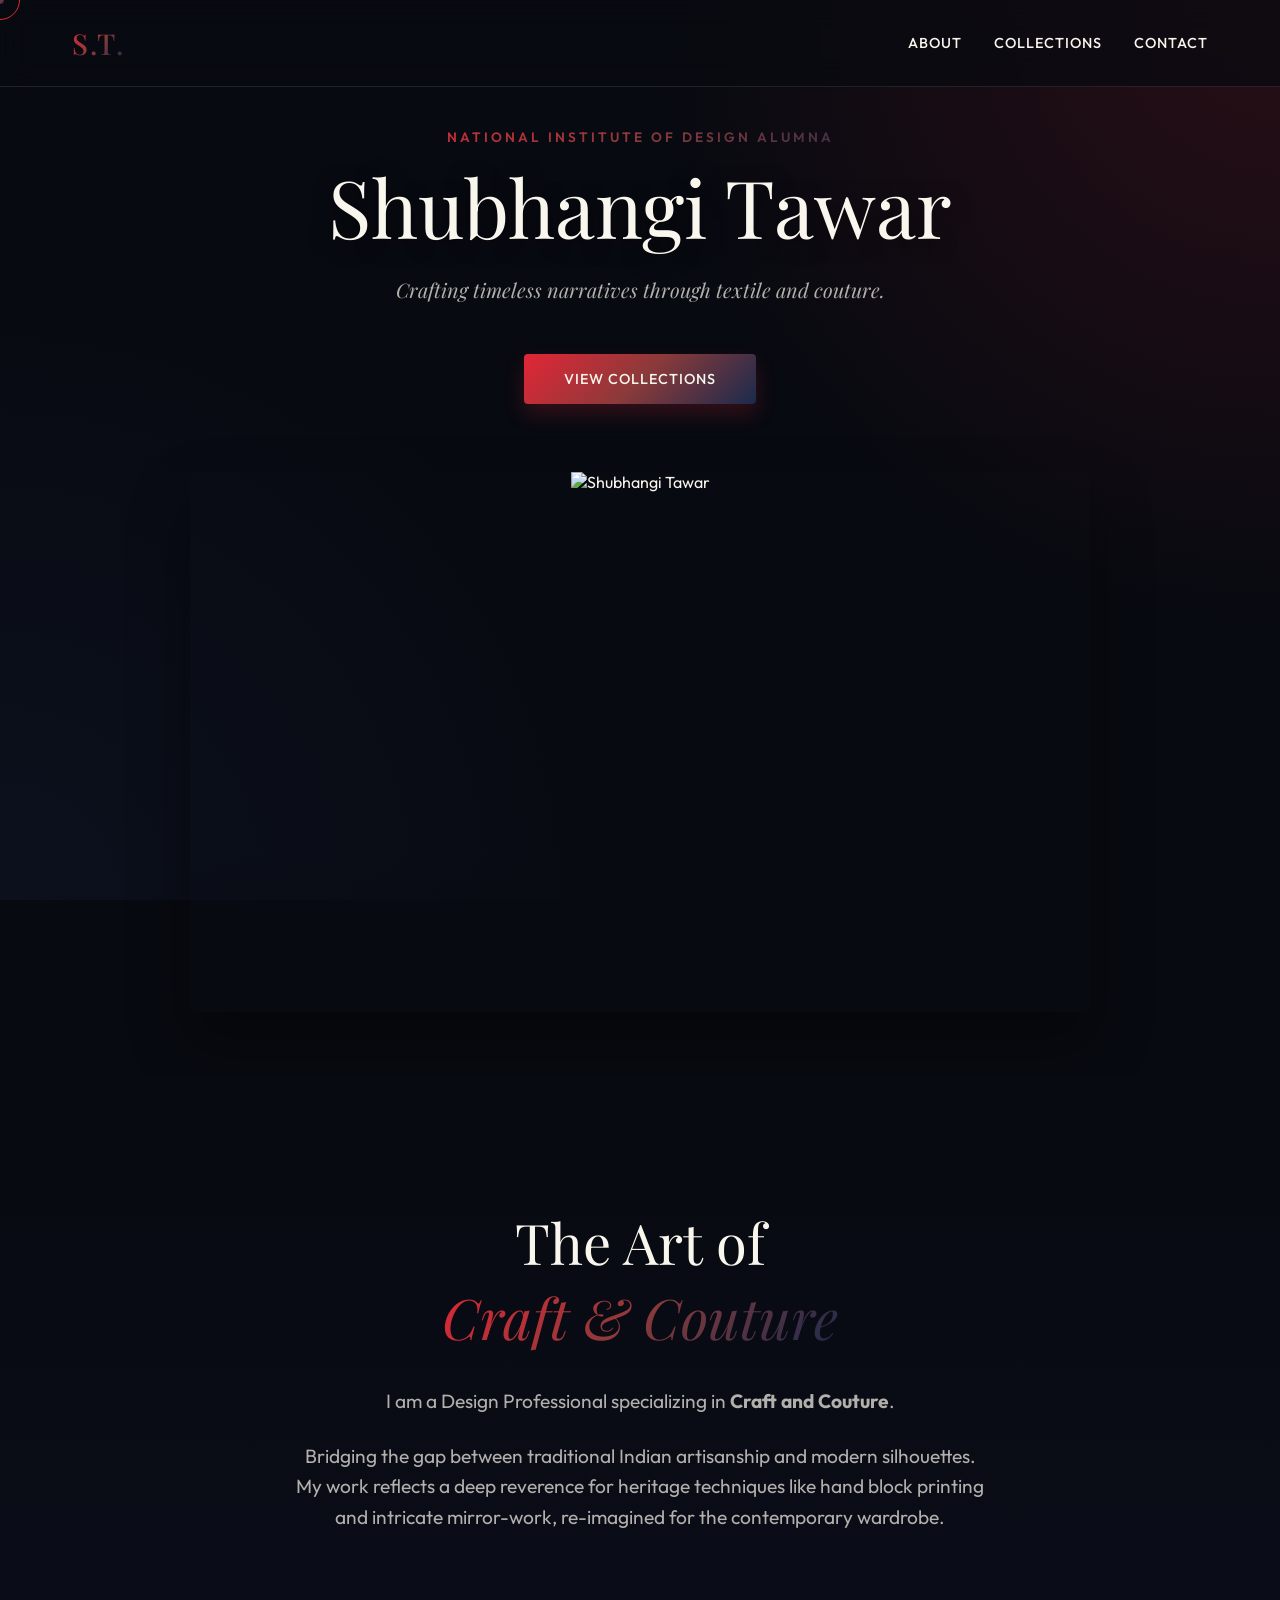
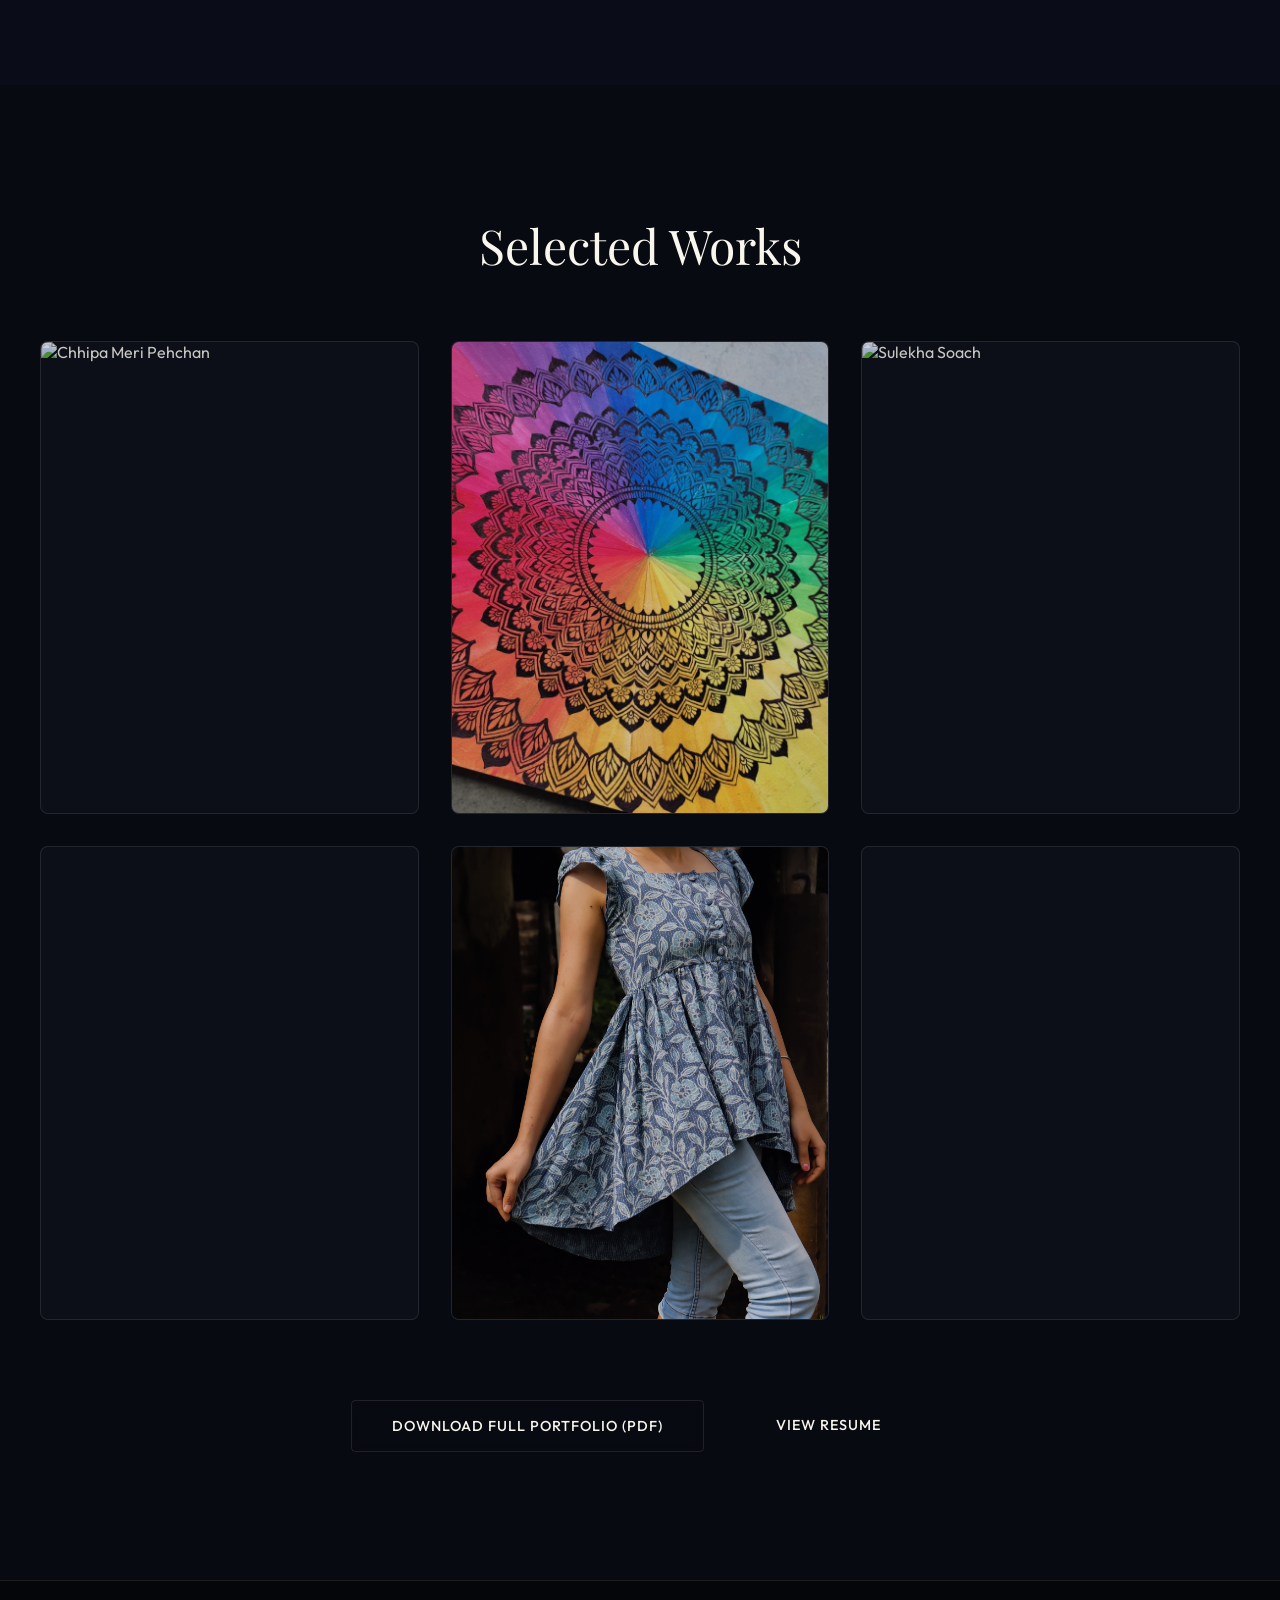
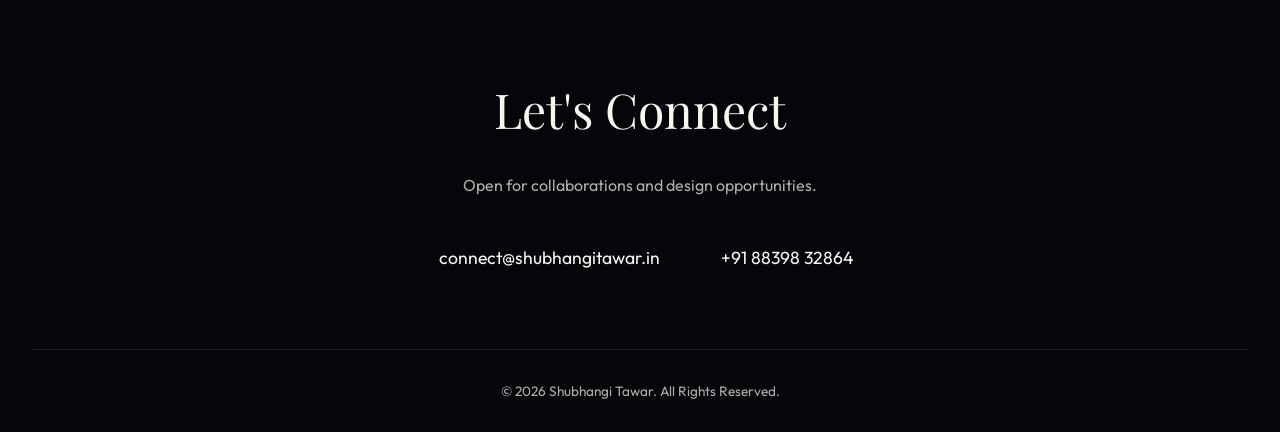
==== commit 8f60c3b7: "Add files via upload" ====
--- a/index.html
+++ b/index.html
@@ -78,13 +78,13 @@
                     </div>
                 </div>
 
-                <a href="#" class="grid-item reveal-up">
+                <a href="mandala.html" target="_blank" class="grid-item reveal-up">
                     <div class="image-wrapper">
-                        <img src="images/mandala.jpg" alt="Mandala and Meditation">
+                        <img src="IMG-20210906-WA0001.jpg" alt="Mandala and Meditation">
                     </div>
                     <div class="item-overlay">
                         <h3>Mandala & Meditation</h3>
-                        <span>Symmetry & meditative practices</span>
+                        <span>Symmetry & meditative practices (View Document)</span>
                     </div>
                 </a>
 
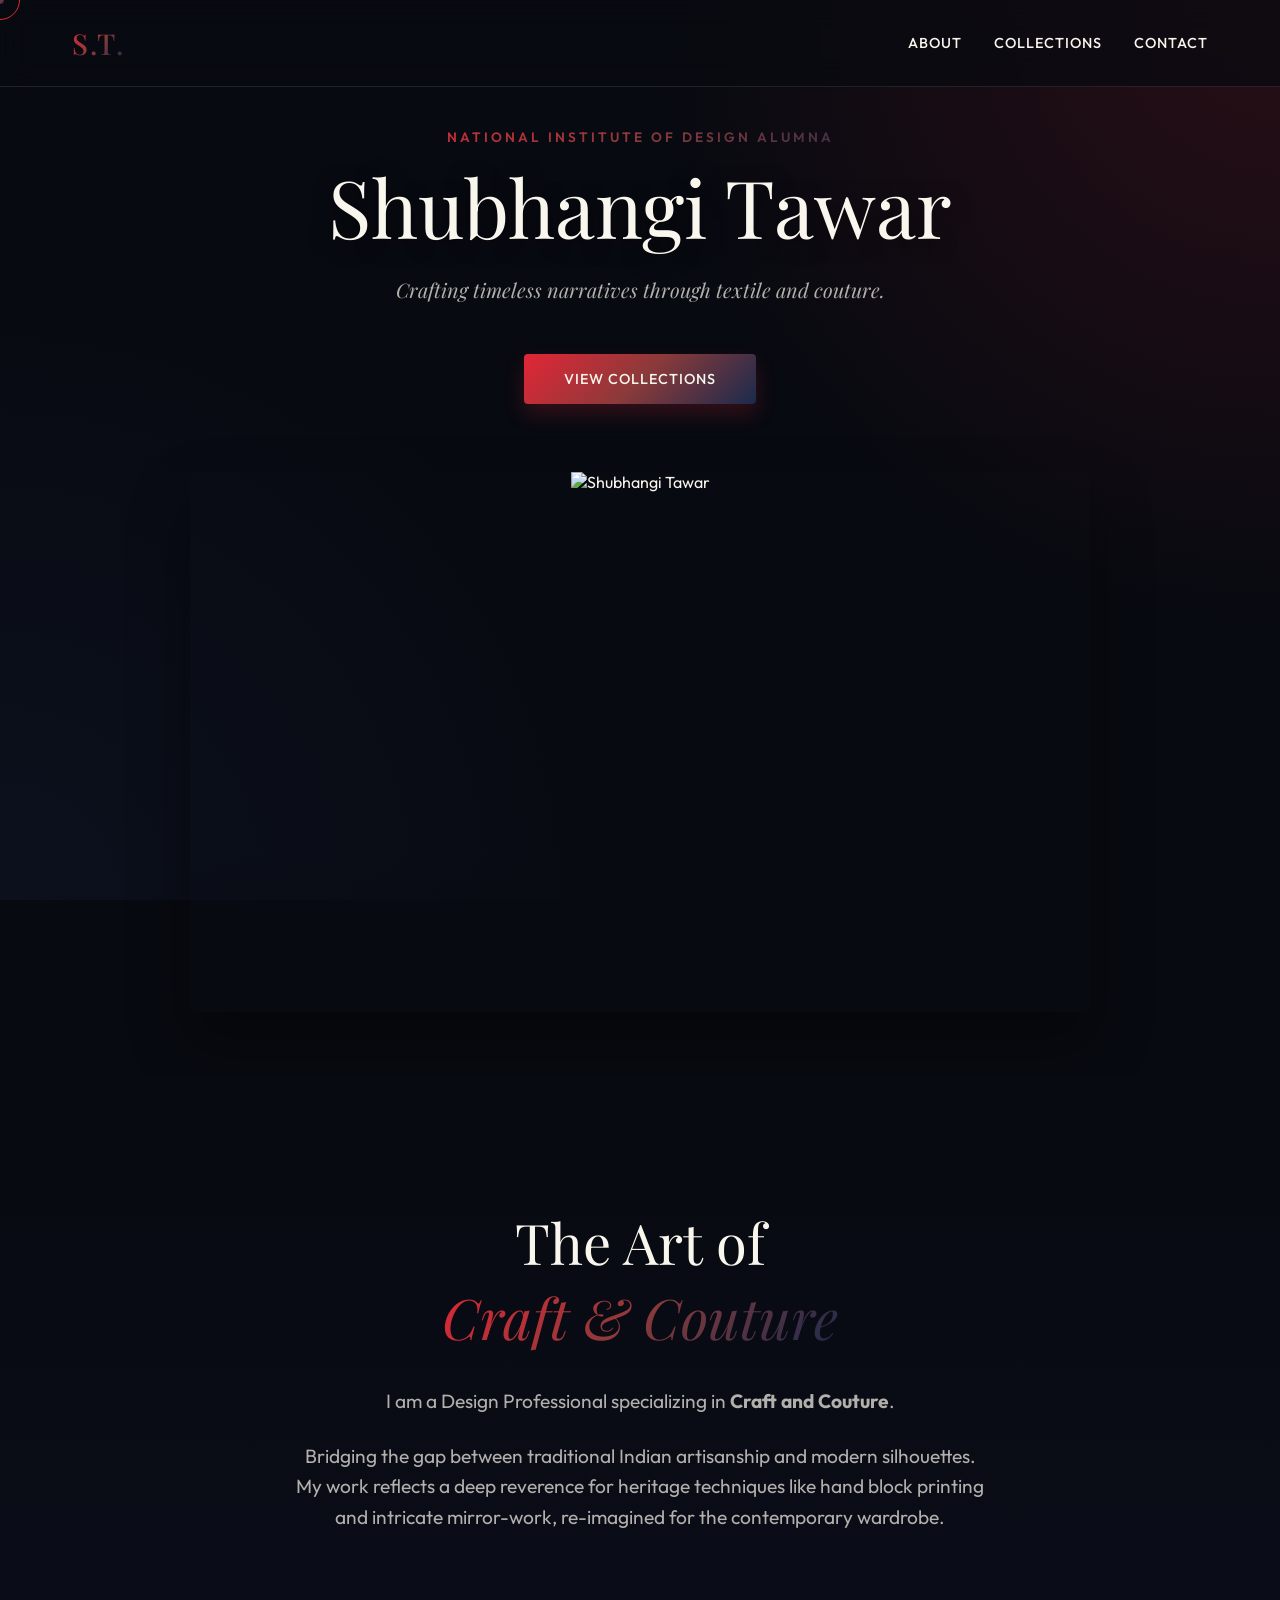
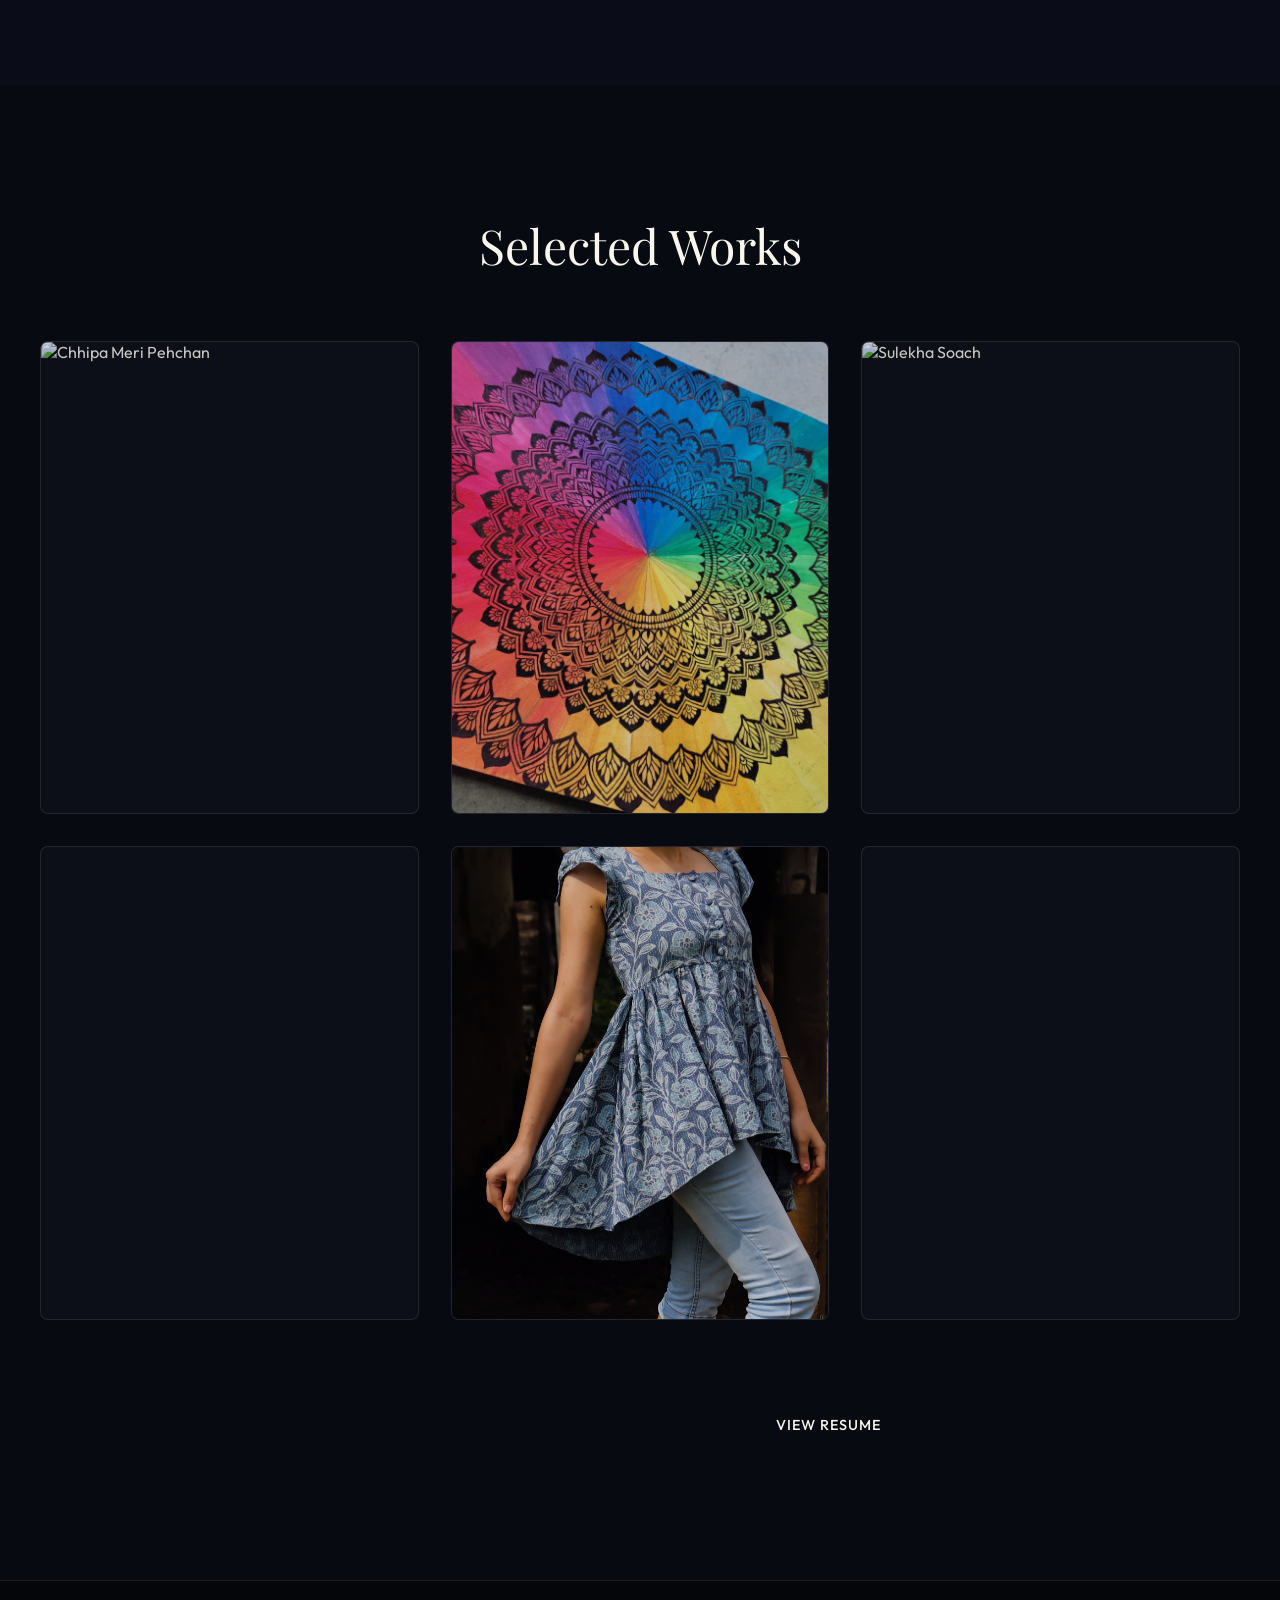
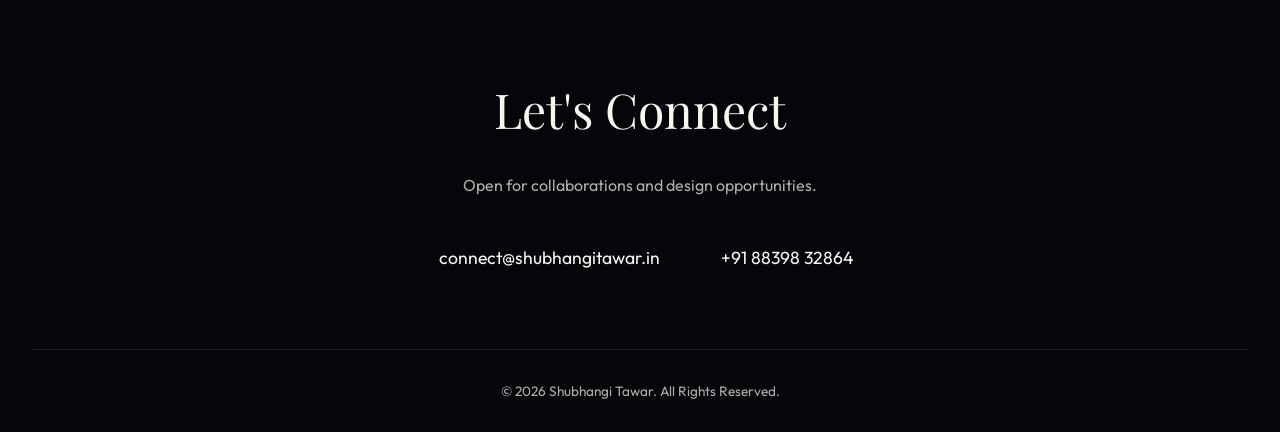
==== commit d6cf9f1e: "Add files via upload" ====
--- a/index.html
+++ b/index.html
@@ -139,7 +139,7 @@
             </div>
 
             <div class="resume-section reveal-up">
-                <a href="https://shubhangitawar.in/files/Portfolio.pdf" target="_blank" class="btn btn-outline">Download Full Portfolio (PDF)</a>
+                <a href="portfolio2026.pdf" target="_blank" class="btn btn-outline">Download Full Portfolio (PDF)</a>
                 <a href="https://shubhangitawar.in/files/Shubhangitawar_NID_grassroot_resume_compressed.pdf" target="_blank" class="btn btn-text">View Resume <i class="ri-arrow-right-line"></i></a>
             </div>
         </div>
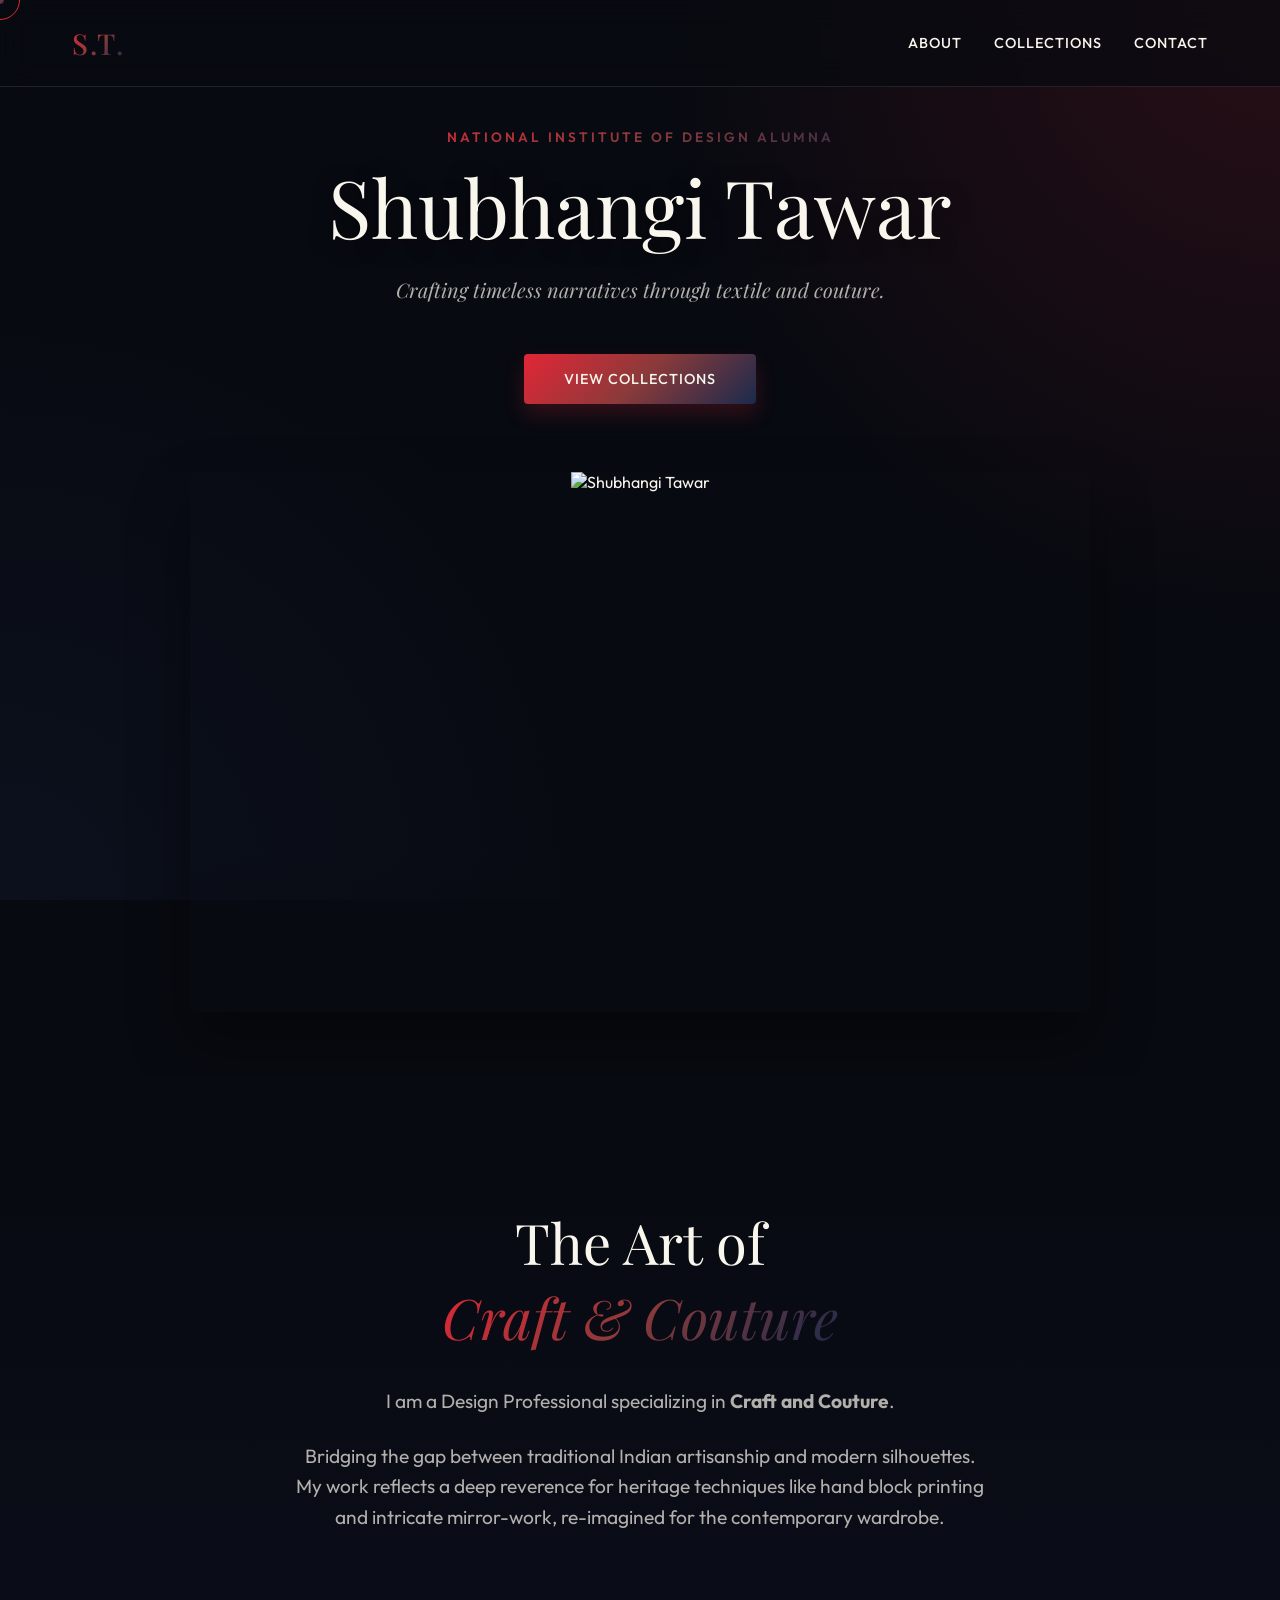
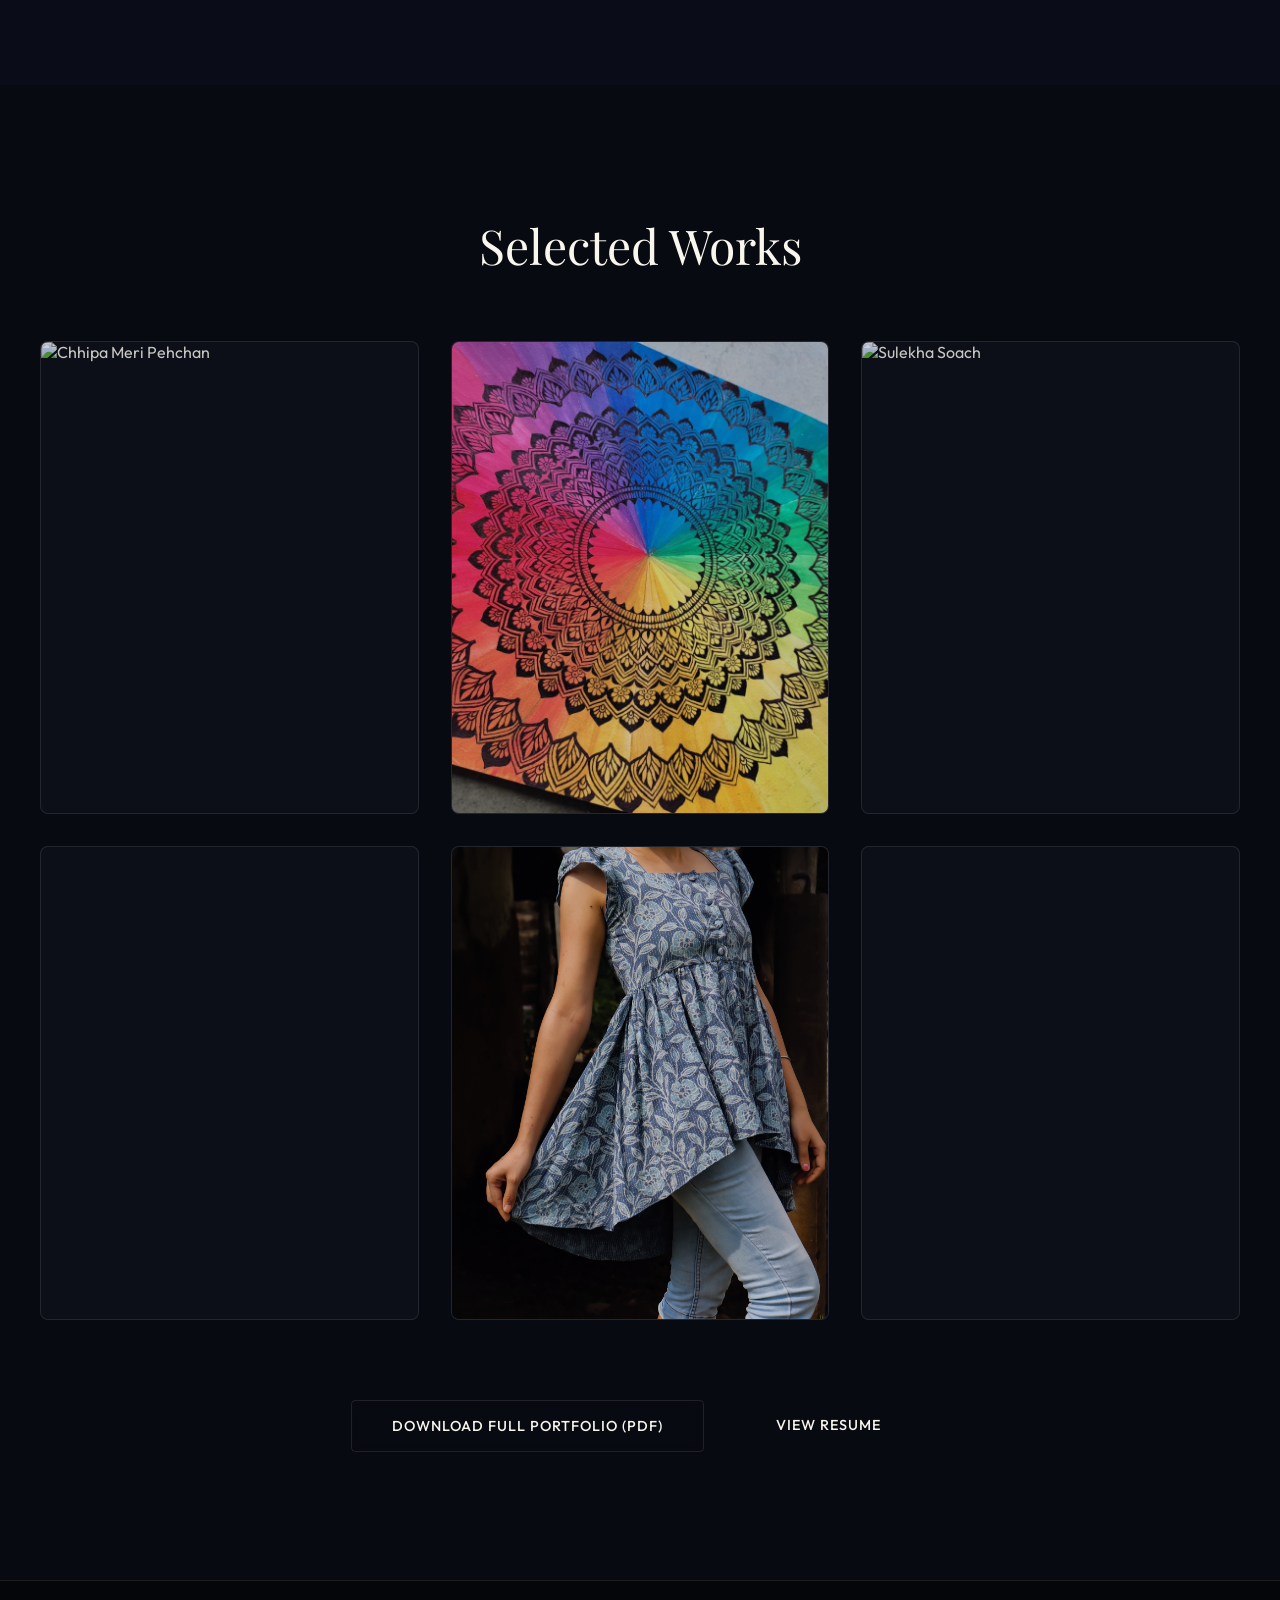
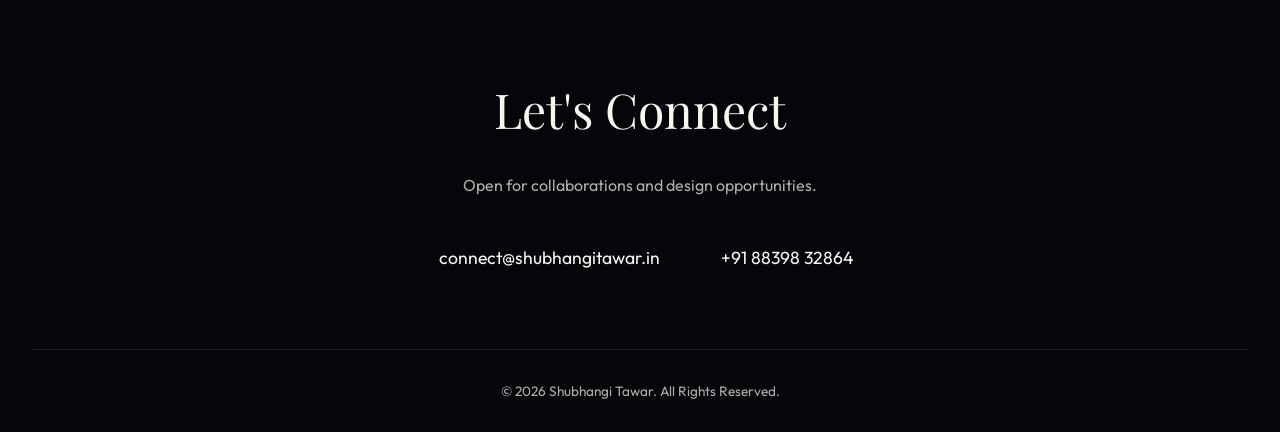
==== commit 02c74e14: "Add files via upload" ====
--- a/index.html
+++ b/index.html
@@ -66,7 +66,7 @@
                 
                 <div class="grid-item reveal-up">
                     <div class="image-wrapper">
-                        <img src="images/chhipa.jpg" alt="Chhipa Meri Pehchan">
+                        <img src="chhipa_cover.jpg" alt="Chhipa Meri Pehchan">
                     </div>
                     <div class="item-overlay">
                         <h3>Chhipa Meri Pehchan</h3>
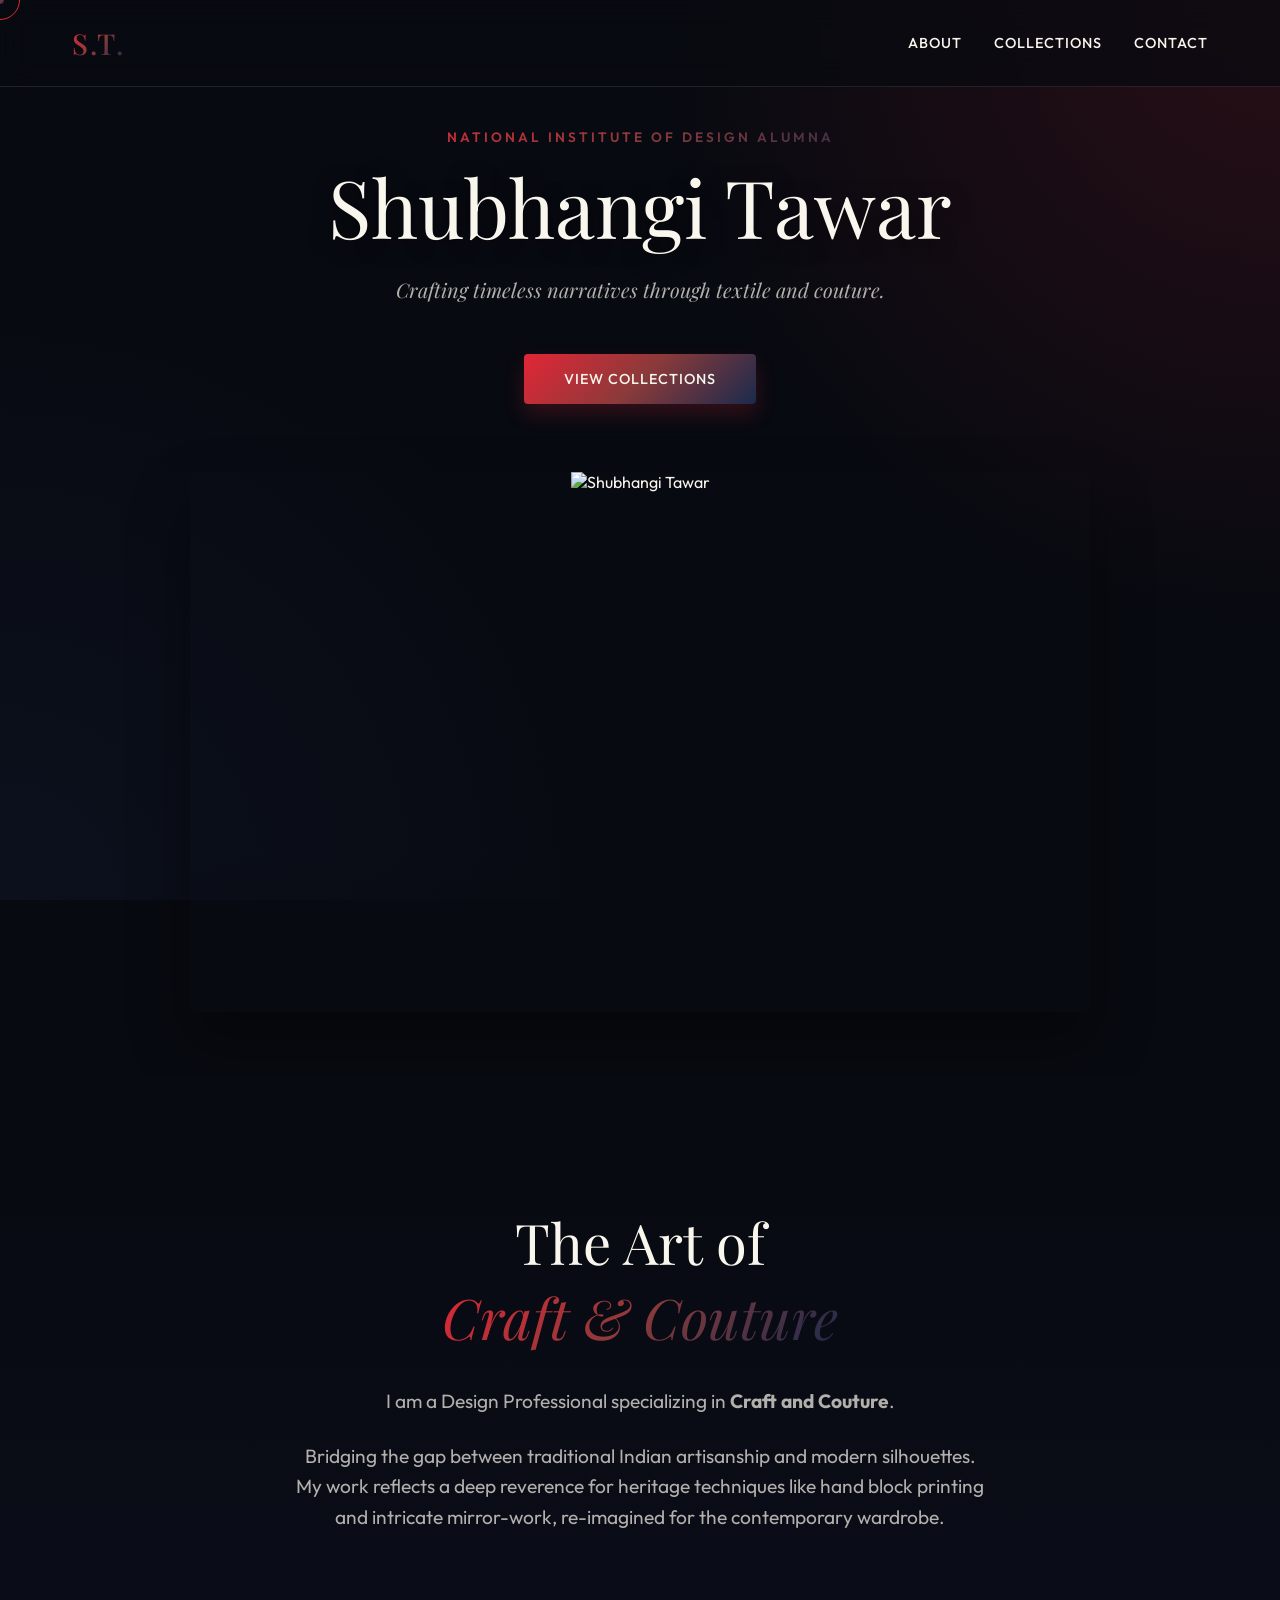
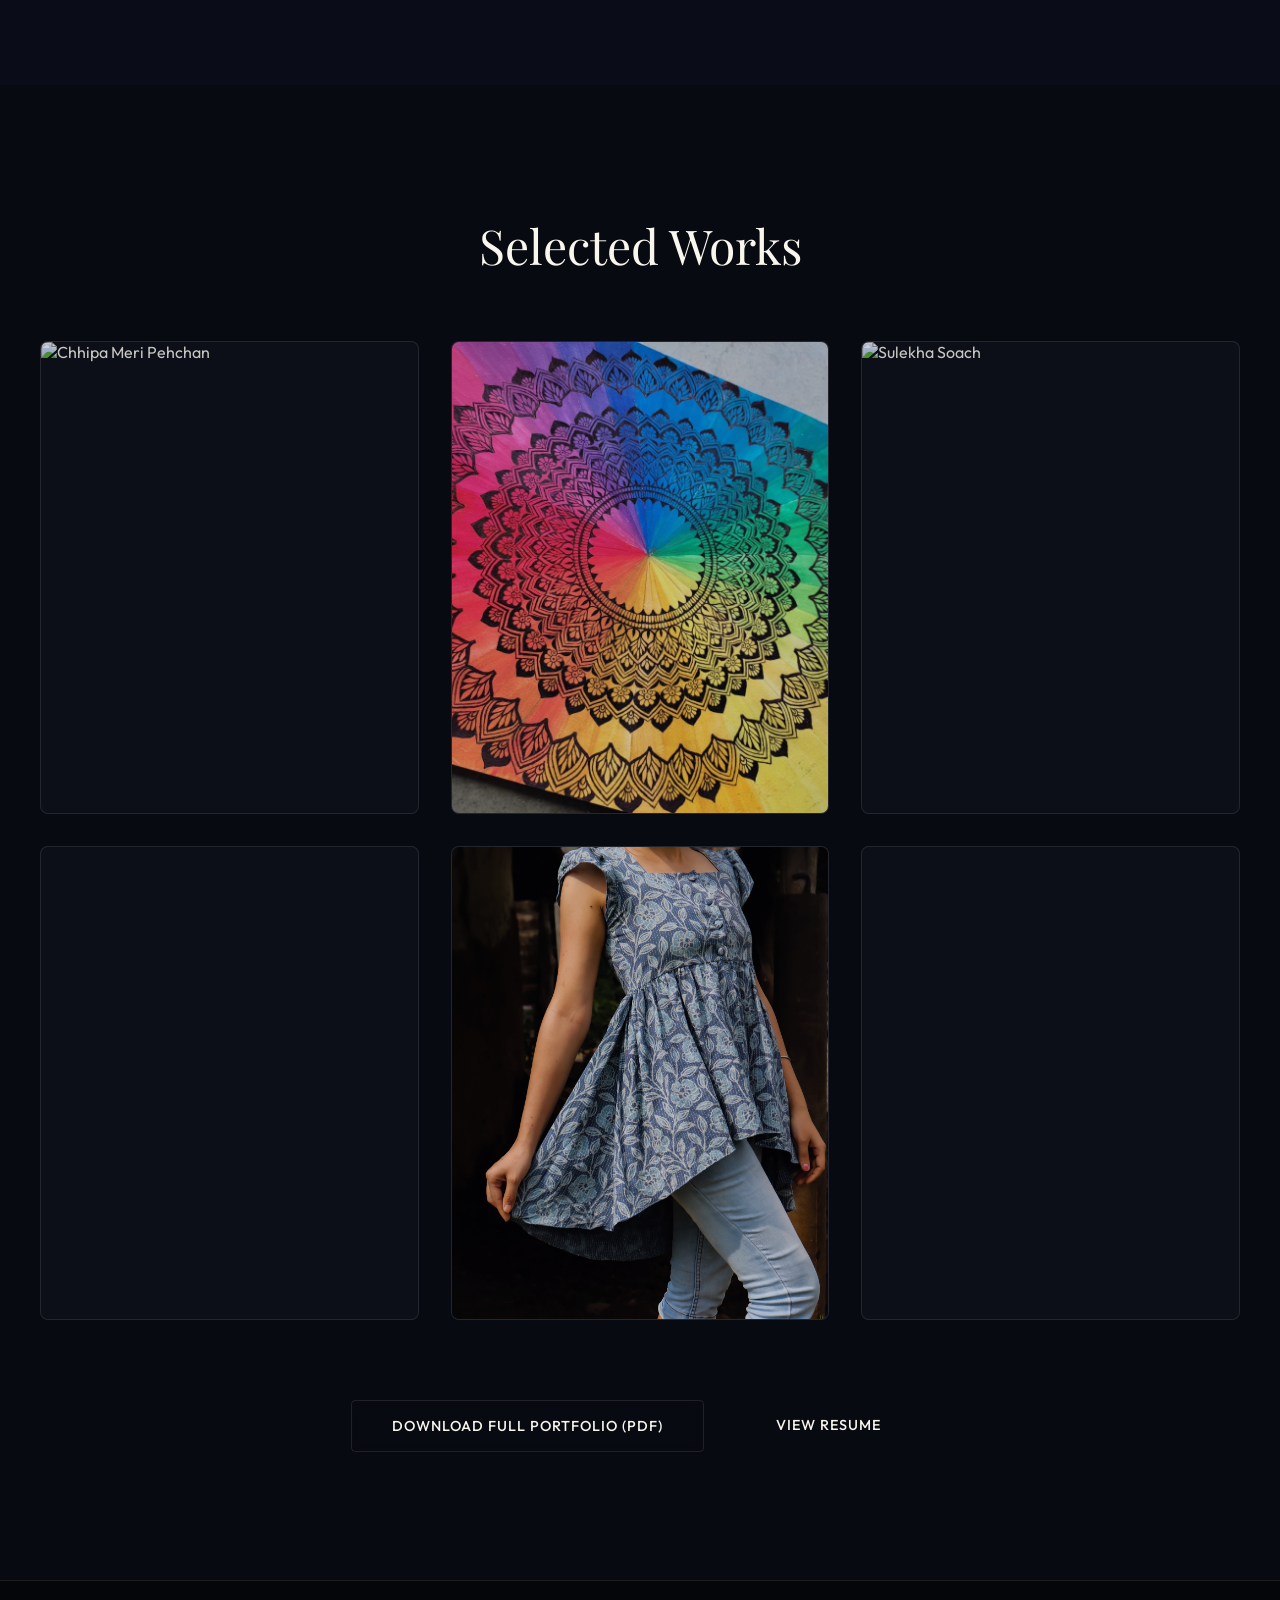
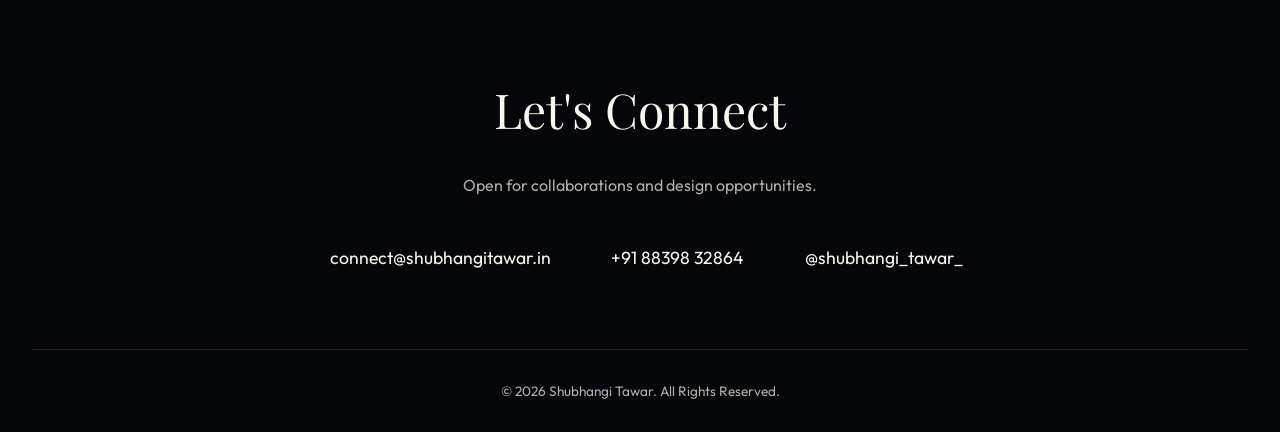
==== commit 6e80d2cf: "Add files via upload" ====
--- a/index.html
+++ b/index.html
@@ -157,6 +157,9 @@
                 <a href="tel:+918839832864" class="contact-link">
                     <i class="ri-phone-line"></i> +91 88398 32864
                 </a>
+                <a href="https://www.instagram.com/shubhangi_tawar_?utm_source=ig_web_button_share_sheet&igsh=ZDNlZDc0MzIxNw==" target="_blank" class="contact-link">
+                    <i class="ri-instagram-line"></i> @shubhangi_tawar_
+                </a>
             </div>
             
             <div class="copyright">
